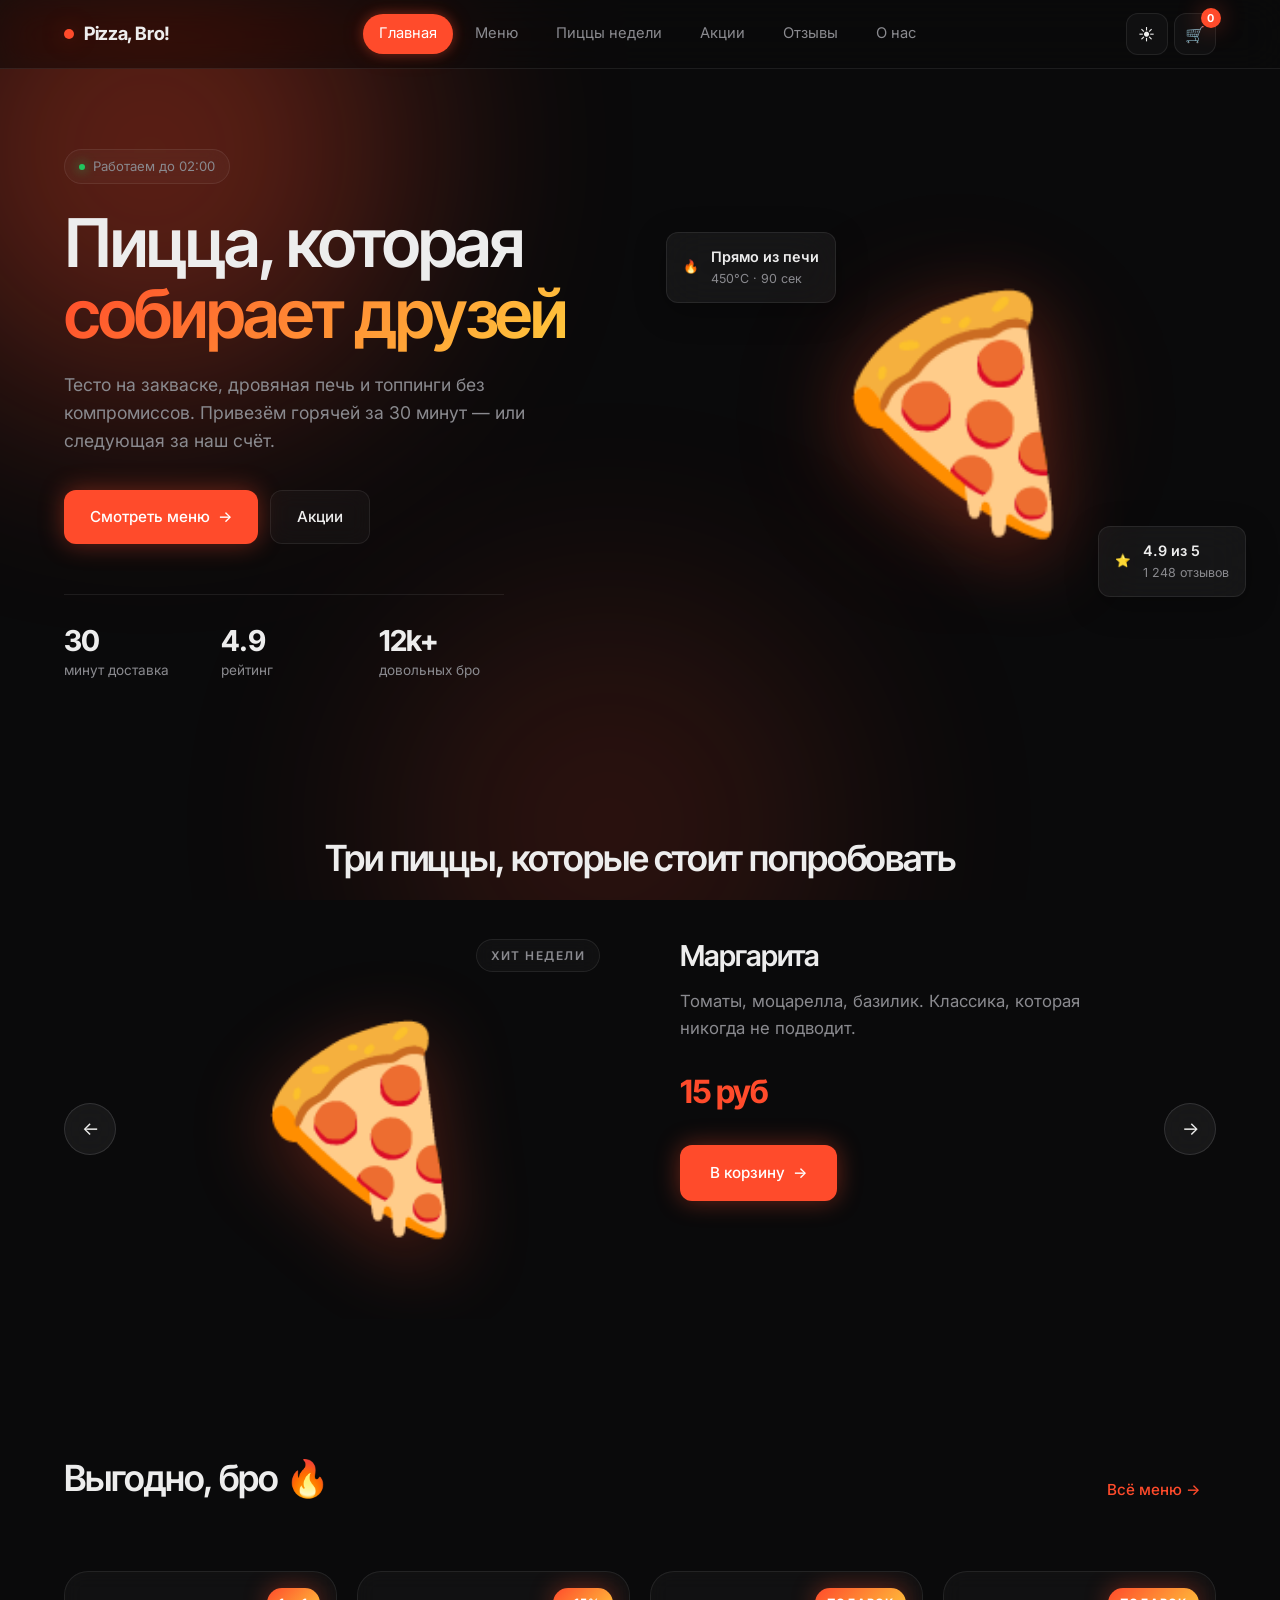
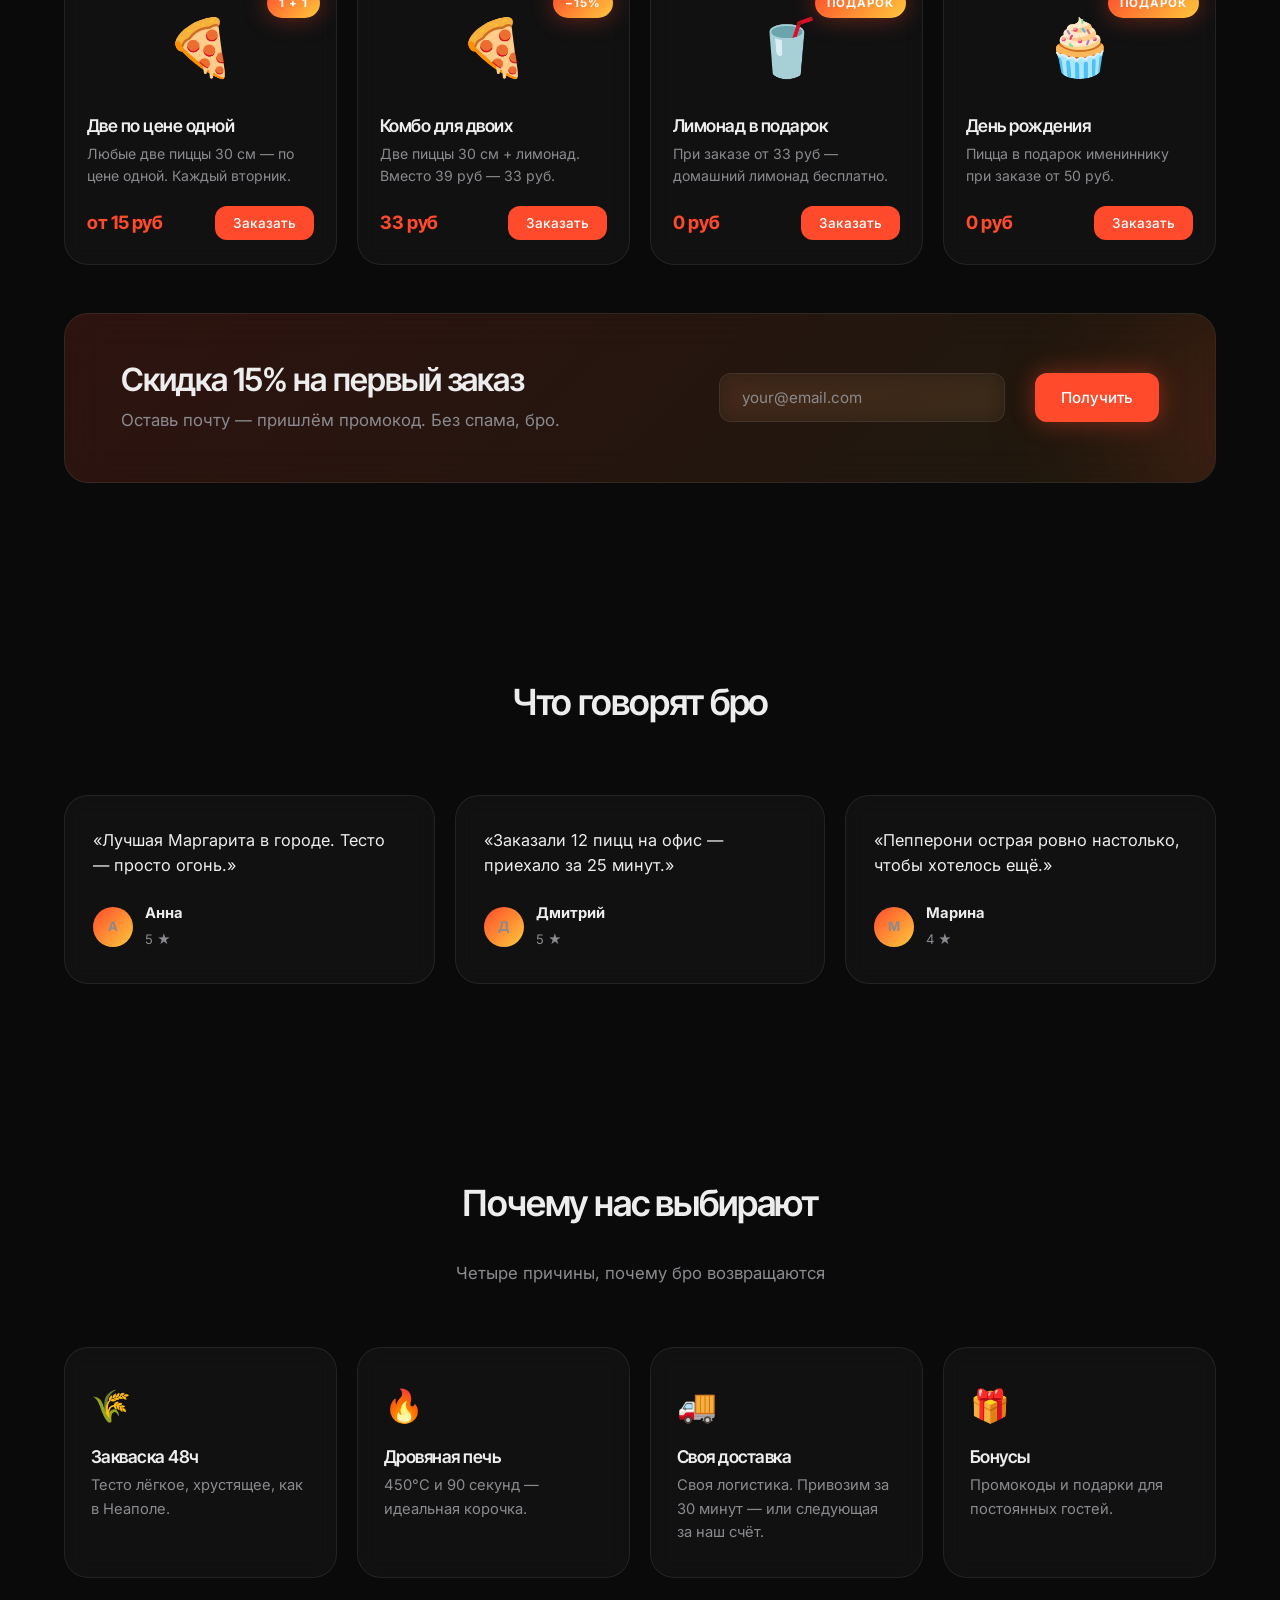
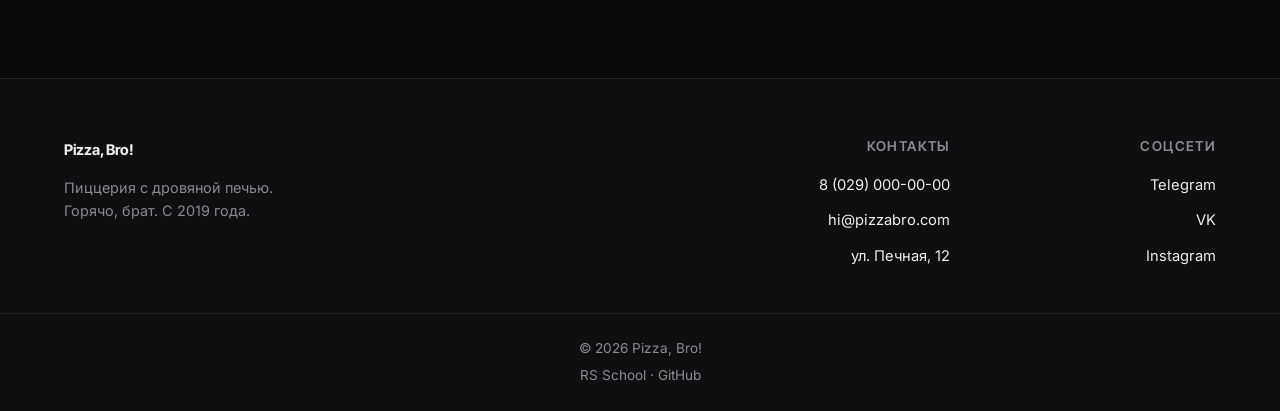
==== index.html @ 9850bf45 "refactor: replace emoji with SVG images on home page cards" ====
<!DOCTYPE html>
<html lang="ru" data-theme="dark">
<head>
    <meta charset="UTF-8">
    <meta name="viewport" content="width=device-width, initial-scale=1.0">
    <title>Pizza, Bro! — Горячо, брат</title>
    <meta name="description" content="Пиццерия Pizza, Bro!: пицца на дровах за 30 минут. Тесто на закваске, дружеская доставка.">
    <link rel="icon" type="image/svg+xml" href="favicon.svg">
    <link rel="preconnect" href="https://fonts.googleapis.com">
    <link rel="preconnect" href="https://fonts.gstatic.com" crossorigin>
    <link href="https://fonts.googleapis.com/css2?family=Inter:wght@400;500;600;700&family=Inter+Tight:wght@500;600;700&display=swap" rel="stylesheet">
    <link rel="stylesheet" href="css/style.css">
</head>
<body>

    <div class="bg-blobs">
        <div class="blob blob--1"></div>
        <div class="blob blob--2"></div>
    </div>

    <!-- ================= HEADER ================= -->
    <header class="header">
        <div class="container header__inner">
            <a href="index.html" class="logo" aria-label="Pizza, Bro! — на главную">
                <span class="logo__dot"></span>
                Pizza, Bro!
            </a>

            <nav class="nav" id="nav" aria-label="Основная навигация">
                <ul class="nav__list">
                    <li><a href="#hero" class="nav__link nav__link--active">Главная</a></li>
                    <li><a href="catalog.html" class="nav__link">Меню</a></li>
                    <li><a href="#showcase" class="nav__link">Пиццы недели</a></li>
                    <li><a href="#sale-pizzas" class="nav__link">Акции</a></li>
                    <li><a href="#reviews" class="nav__link">Отзывы</a></li>
                    <li><a href="#features" class="nav__link">О нас</a></li>
                </ul>
            </nav>

            <div class="header__actions">
                <button class="icon-btn" id="themeToggle" type="button" aria-label="Сменить тему">
                    <span class="theme-toggle__icon">☀️</span>
                </button>
                <button class="icon-btn cart-btn" id="cartBtn" type="button" aria-label="Корзина">
                    <span>🛒</span>
                    <span class="cart-btn__count" id="cartCount">0</span>
                </button>
                <button class="burger" id="burger" type="button" aria-label="Открыть меню" aria-expanded="false">
                    <span></span><span></span><span></span>
                </button>
            </div>
        </div>
    </header>

    <main>

        <!-- ================= HERO ================= -->
        <section class="hero" id="hero">
            <div class="container hero__inner">
                <div class="hero__content">
                    <div class="hero__badge">
                        <span class="hero__badge-dot"></span>
                        Работаем до 02:00
                    </div>

                    <h1 class="hero__title">
                        Пицца, которая<br>
                        <span class="hero__gradient">собирает друзей</span>
                    </h1>

                    <p class="hero__text">
                        Тесто на закваске, дровяная печь и топпинги без компромиссов.
                        Привезём горячей за 30 минут — или следующая за наш счёт.
                    </p>

                    <div class="hero__buttons">
                        <a href="catalog.html" class="btn btn--primary">
                            Смотреть меню
                            <span class="btn__arrow">→</span>
                        </a>
                        <a href="#sale-pizzas" class="btn btn--ghost">Акции</a>
                    </div>

                    <ul class="hero__stats">
                        <li>
                            <strong>30</strong>
                            <span>минут доставка</span>
                        </li>
                        <li>
                            <strong>4.9</strong>
                            <span>рейтинг</span>
                        </li>
                        <li>
                            <strong>12k+</strong>
                            <span>довольных бро</span>
                        </li>
                    </ul>
                </div>

                <div class="hero__image">
                    <div class="hero__glow"></div>
                    <div class="hero__pizza">
                        <img src="images/pizza-margherita.svg" alt="Пицца из дровяной печи">
                    </div>
                    <div class="hero__card hero__card--1">
                        <span class="hero__card-icon">🔥</span>
                        <div>
                            <strong>Прямо из печи</strong>
                            <span>450°C · 90 сек</span>
                        </div>
                    </div>
                    <div class="hero__card hero__card--2">
                        <span class="hero__card-icon">⭐</span>
                        <div>
                            <strong>4.9 из 5</strong>
                            <span>1 248 отзывов</span>
                        </div>
                    </div>
                </div>
            </div>
        </section>

        <!-- ================= CAROUSEL ================= -->
        <section class="carousel" id="showcase" aria-label="Пиццы недели">
            <div class="container">

                <div class="carousel__head">
                    <h2 class="section-title">Три пиццы, которые стоит попробовать</h2>
                </div>

                <div class="carousel__stage" id="carouselStage">

                    <div class="carousel__viewport">
                        <ul class="carousel__track" id="carouselTrack">

                            <li class="carousel__slide carousel__slide--active">
                                <div class="carousel__inner">

                                    <div class="carousel__visual">
                                        <span class="carousel__tag">Хит недели</span>
                                        <div class="carousel__pizza">
                                            <img src="images/pizza-margherita.svg" alt="Пицца Маргарита">
                                        </div>
                                    </div>

                                    <div class="carousel__content">
                                        <h3 class="carousel__title">Маргарита</h3>
                                        <p class="carousel__desc">
                                            Томаты, моцарелла, базилик. Классика, которая никогда не подводит.
                                        </p>
                                        <span class="carousel__price">15 руб</span>
                                        <a href="catalog.html" class="btn btn--primary carousel__btn">
                                            В корзину
                                            <span>→</span>
                                        </a>
                                    </div>

                                </div>
                            </li>

                            <li class="carousel__slide">
                                <div class="carousel__inner">

                                    <div class="carousel__visual">
                                        <span class="carousel__tag carousel__tag--hot">Острая</span>
                                        <div class="carousel__pizza">
                                            <img src="images/pizza-pepperoni.svg" alt="Пицца Пепперони">
                                        </div>
                                    </div>

                                    <div class="carousel__content">
                                        <h3 class="carousel__title">Пепперони</h3>
                                        <p class="carousel__desc">
                                            Острая салями, моцарелла, чили. Для тех, кто любит поострее.
                                        </p>
                                        <span class="carousel__price">20 руб</span>
                                        <a href="catalog.html" class="btn btn--primary carousel__btn">
                                            В корзину
                                            <span>→</span>
                                        </a>
                                    </div>

                                </div>
                            </li>

                            <li class="carousel__slide">
                                <div class="carousel__inner">

                                    <div class="carousel__visual">
                                        <span class="carousel__tag">Классика</span>
                                        <div class="carousel__pizza">
                                            <img src="images/pizza-four-cheese.svg" alt="Пицца Четыре сыра">
                                        </div>
                                    </div>

                                    <div class="carousel__content">
                                        <h3 class="carousel__title">Четыре сыра</h3>
                                        <p class="carousel__desc">
                                            Горгонзола, дорблю, чеддер, моцарелла. Сырный рай, бро.
                                        </p>
                                        <span class="carousel__price">23 руб</span>
                                        <a href="catalog.html" class="btn btn--primary carousel__btn">
                                            В корзину
                                            <span>→</span>
                                        </a>
                                    </div>

                                </div>
                            </li>

                        </ul>
                    </div>

                    <button class="carousel__arrow carousel__arrow--prev" type="button" id="carouselPrev" aria-label="Предыдущий слайд">
                        <span>←</span>
                    </button>
                    <button class="carousel__arrow carousel__arrow--next" type="button" id="carouselNext" aria-label="Следующий слайд">
                        <span>→</span>
                    </button>

                </div>

            </div>
        </section>

        <!-- ================= SALE ================= -->
        <section class="sale" id="sale-pizzas">
            <div class="container">
                <div class="section-head">
                    <div>
                        <h2 class="section-title">Выгодно, бро 🔥</h2>
                    </div>
                    <a href="catalog.html" class="link-more">
                        Всё меню <span>→</span>
                    </a>
                </div>

                <div class="sale__grid">

                    <article class="sale-card">
                        <div class="sale-card__badge">1 + 1</div>
                        <div class="sale-card__img">
                            <img src="images/pizza-margherita.svg" alt="Пицца Маргарита">
                        </div>
                        <div class="sale-card__body">
                            <h3>Две по цене одной</h3>
                            <p>Любые две пиццы 30 см — по цене одной. Каждый вторник.</p>
                            <div class="sale-card__bottom">
                                <span class="price">от 15 руб</span>
                                <button class="btn btn--small" type="button">Заказать</button>
                            </div>
                        </div>
                    </article>

                    <article class="sale-card">
                        <div class="sale-card__badge">−15%</div>
                        <div class="sale-card__img">
                            <img src="images/pizza-pepperoni.svg" alt="Пицца Пепперони">
                        </div>
                        <div class="sale-card__body">
                            <h3>Комбо для двоих</h3>
                            <p>Две пиццы 30 см + лимонад. Вместо 39 руб — 33 руб.</p>
                            <div class="sale-card__bottom">
                                <span class="price">33 руб</span>
                                <button class="btn btn--small" type="button">Заказать</button>
                            </div>
                        </div>
                    </article>

                    <article class="sale-card">
                        <div class="sale-card__badge">Подарок</div>
                        <div class="sale-card__img">
                            <img src="images/drink-lemonade.svg" alt="Домашний лимонад">
                        </div>
                        <div class="sale-card__body">
                            <h3>Лимонад в подарок</h3>
                            <p>При заказе от 33 руб — домашний лимонад бесплатно.</p>
                            <div class="sale-card__bottom">
                                <span class="price">0 руб</span>
                                <button class="btn btn--small" type="button">Заказать</button>
                            </div>
                        </div>
                    </article>

                    <article class="sale-card">
                        <div class="sale-card__badge">Подарок</div>
                        <div class="sale-card__img">
                            <img src="images/dessert-cheesecake.svg" alt="Чизкейк">
                        </div>
                        <div class="sale-card__body">
                            <h3>День рождения</h3>
                            <p>Пицца в подарок имениннику при заказе от 50 руб.</p>
                            <div class="sale-card__bottom">
                                <span class="price">0 руб</span>
                                <button class="btn btn--small" type="button">Заказать</button>
                            </div>
                        </div>
                    </article>

                </div>

                <div class="cta">
                    <div class="cta__inner">
                        <div class="cta__text">
                            <h3>Скидка 15% на первый заказ</h3>
                            <p>Оставь почту — пришлём промокод. Без спама, бро.</p>
                        </div>
                        <form class="cta__form" novalidate>
                            <input type="email" placeholder="your@email.com" aria-label="Email" required>
                            <button type="submit" class="btn btn--primary">Получить</button>
                        </form>
                    </div>
                </div>

            </div>
        </section>

        <!-- ================= REVIEWS ================= -->
        <section class="reviews" id="reviews">
            <div class="container">
                <div class="section-head section-head--center">
                    <h2 class="section-title">Что говорят бро</h2>
                </div>

                <div class="reviews__grid">
                    <blockquote class="review">
                        <p>«Лучшая Маргарита в городе. Тесто — просто огонь.»</p>
                        <footer>
                            <span class="review__avatar">А</span>
                            <div>
                                <strong>Анна</strong>
                                <span>5 ★</span>
                            </div>
                        </footer>
                    </blockquote>

                    <blockquote class="review">
                        <p>«Заказали 12 пицц на офис — приехало за 25 минут.»</p>
                        <footer>
                            <span class="review__avatar">Д</span>
                            <div>
                                <strong>Дмитрий</strong>
                                <span>5 ★</span>
                            </div>
                        </footer>
                    </blockquote>

                    <blockquote class="review">
                        <p>«Пепперони острая ровно настолько, чтобы хотелось ещё.»</p>
                        <footer>
                            <span class="review__avatar">М</span>
                            <div>
                                <strong>Марина</strong>
                                <span>4 ★</span>
                            </div>
                        </footer>
                    </blockquote>
                </div>
            </div>
        </section>

        <!-- ================= FEATURES ================= -->
        <section class="features" id="features">
            <div class="container">
                <div class="section-head section-head--center">
                    <h2 class="section-title">Почему нас выбирают</h2>
                    <p class="section-sub">Четыре причины, почему бро возвращаются</p>
                </div>

                <div class="features__grid">
                    <article class="feature">
                        <div class="feature__icon">🌾</div>
                        <h3>Закваска 48ч</h3>
                        <p>Тесто лёгкое, хрустящее, как в Неаполе.</p>
                    </article>
                    <article class="feature">
                        <div class="feature__icon">🔥</div>
                        <h3>Дровяная печь</h3>
                        <p>450°C и 90 секунд — идеальная корочка.</p>
                    </article>
                    <article class="feature">
                        <div class="feature__icon">🚚</div>
                        <h3>Своя доставка</h3>
                        <p>Своя логистика. Привозим за 30 минут — или следующая за наш счёт.</p>
                    </article>
                    <article class="feature">
                        <div class="feature__icon">🎁</div>
                        <h3>Бонусы</h3>
                        <p>Промокоды и подарки для постоянных гостей.</p>
                    </article>
                </div>
            </div>
        </section>

    </main>

    <!-- ================= FOOTER ================= -->
    <footer class="footer" id="contacts">
        <div class="container footer__inner">
            <div class="footer__col footer__col--brand">
                <a href="index.html" class="logo" aria-label="Pizza, Bro! — на главную">
                    <span class="logo__dot"></span>
                    Pizza, Bro!
                </a>
                <p>Пиццерия с дровяной печью.<br>Горячо, брат. С 2019 года.</p>
            </div>

            <div class="footer__col">
                <h4>Контакты</h4>
                <ul>
                    <li><a href="tel:+37500000000">8 (029) 000-00-00</a></li>
                    <li><a href="mailto:hi@pizzabro.com">hi@pizzabro.com</a></li>
                    <li>
                        <a href="https://yandex.by/maps/geo/53177019/?ll=27.727503%2C53.882847&z=11.21"
                           target="_blank" rel="noopener noreferrer">
                            ул. Печная, 12
                        </a>
                    </li>
                </ul>
            </div>

            <div class="footer__col">
                <h4>Соцсети</h4>
                <ul>
                    <li><a href="https://t.me/heras8" target="_blank" rel="noopener noreferrer">Telegram</a></li>
                    <li><a href="https://vk.ru" target="_blank" rel="noopener noreferrer">VK</a></li>
                    <li><a href="https://instagram.com/" target="_blank" rel="noopener noreferrer">Instagram</a></li>
                </ul>
            </div>
        </div>

        <div class="footer__bottom">
            <p>© 2026 Pizza, Bro!</p>
            <p>
                <a href="https://rs.school/" target="_blank" rel="noopener noreferrer">RS School</a>
                ·
                <a href="https://github.com/a-heras" target="_blank" rel="noopener noreferrer">GitHub</a>
            </p>
        </div>
    </footer>

    <script src="js/theme.js"></script>
</body>
</html>
---- css/style.css ----
/* ============================================================
   ROOT VARIABLES
   ============================================================ */

:root {
    --bg: #0a0a0b;
    --bg-alt: #0f0f11;
    --card: rgba(255, 255, 255, .03);
    --card-hover: rgba(255, 255, 255, .06);
    --text: #ededed;
    --text-muted: #8a8a8f;
    --accent: #ff4b2b;
    --accent-hover: #ff6647;
    --accent-2: #ffc93c;
    --border: rgba(255, 255, 255, .08);
    --border-hover: rgba(255, 255, 255, .16);
    --glow: 0 0 60px rgba(255, 75, 43, .35);
    --glow-sm: 0 0 24px rgba(255, 75, 43, .4);
    --glow-btn:
        0 0 12px rgba(255, 75, 43, .35),
        0 0 24px rgba(255, 75, 43, .15);
    --radius: 24px;
    --radius-sm: 12px;
    --radius-pill: 999px;
    --container: 1200px;
    --transition: .3s cubic-bezier(.16, 1, .3, 1);
    --font: 'Inter', system-ui, sans-serif;
    --font-display: 'Inter Tight', 'Inter', sans-serif;
}

[data-theme="light"] {
    --bg: #f6f2ea;
    --bg-alt: #fdfaf4;
    --card: rgba(0, 0, 0, .025);
    --card-hover: rgba(0, 0, 0, .05);
    --text: #1c1814;
    --text-muted: #6d6359;
    --accent: #d6351a;
    --accent-hover: #e63a1c;
    --accent-2: #d68a00;
    --border: rgba(0, 0, 0, .09);
    --border-hover: rgba(0, 0, 0, .17);
    --glow: 0 0 40px rgba(214, 53, 26, .18);
    --glow-sm: 0 0 20px rgba(214, 53, 26, .22);
    --glow-btn:
        0 0 10px rgba(214, 53, 26, .22),
        0 0 20px rgba(214, 53, 26, .1);
}

* {
    margin: 0;
    padding: 0;
    box-sizing: border-box;
}

html {
    scroll-behavior: smooth;
    scroll-padding-top: 80px;
}

body {
    font-family: var(--font);
    background: var(--bg);
    color: var(--text);
    line-height: 1.6;
    -webkit-font-smoothing: antialiased;
    overflow-x: hidden;
    transition: background var(--transition), color var(--transition);
}

a {
    color: inherit;
    text-decoration: none;
}

img {
    max-width: 100%;
    display: block;
}

button {
    font-family: inherit;
    cursor: pointer;
    border: none;
    background: none;
}

ul {
    list-style: none;
}

h1,
h2,
h3,
h4 {
    font-family: var(--font-display);
    font-weight: 600;
    letter-spacing: -.03em;
    line-height: 1.1;
}

.container {
    max-width: var(--container);
    margin: 0 auto;
    padding: 0 24px;
}

section {
    padding: 100px 0;
}

.bg-blobs {
    position: fixed;
    inset: 0;
    z-index: -1;
    overflow: hidden;
    pointer-events: none;
}

.blob {
    position: absolute;
    border-radius: 50%;
    filter: blur(120px);
    opacity: .35;
}

.blob--1 {
    width: 500px;
    height: 500px;
    background: var(--accent);
    top: -100px;
    left: -100px;
    animation: blobFloat 20s ease-in-out infinite;
}

.blob--2 {
    width: 450px;
    height: 450px;
    background: var(--accent);
    bottom: -150px;
    left: 30%;
    opacity: .15;
    animation: blobFloat 30s ease-in-out infinite;
}

@keyframes blobFloat {
    0%,
    100% {
        transform: translate(0, 0) scale(1);
    }
    33% {
        transform: translate(60px, -40px) scale(1.1);
    }
    66% {
        transform: translate(-40px, 60px) scale(.95);
    }
}

.section-head {
    display: flex;
    justify-content: space-between;
    align-items: flex-end;
    gap: 24px;
    flex-wrap: wrap;
    margin-bottom: 60px;
}

.section-head--center {
    flex-direction: column;
    align-items: center;
    text-align: center;
}

.section-title {
    font-size: clamp(1.5rem, 3vw, 2.25rem);
    margin-bottom: 12px;
}

.section-sub {
    color: var(--text-muted);
    font-size: 1.05rem;
    max-width: 520px;
}

.btn {
    display: inline-flex;
    align-items: center;
    justify-content: center;
    gap: 8px;
    padding: 14px 26px;
    border-radius: var(--radius-sm);
    font-weight: 500;
    font-size: .95rem;
    transition: var(--transition);
    white-space: nowrap;
}

.btn--primary {
    background: var(--accent);
    color: #fff;
    box-shadow: var(--glow-sm);
}

.btn--primary:hover {
    background: var(--accent-hover);
    color: #fff;
    transform: translateY(-2px);
    box-shadow: var(--glow-btn);
}

.btn__arrow {
    transition: transform var(--transition);
}

.btn--primary:hover .btn__arrow {
    transform: translateX(4px);
}

.btn--ghost {
    background: var(--card);
    color: var(--text);
    border: 1px solid var(--border);
    backdrop-filter: blur(10px);
}

.btn--ghost:hover {
    background: var(--accent);
    border-color: var(--accent);
    color: #fff;
    transform: translateY(-2px);
    box-shadow: var(--glow-btn);
}

.btn--small {
    padding: 9px 18px;
    font-size: .85rem;
    background: var(--accent);
    color: #fff;
    border-radius: var(--radius-sm);
}

.btn--small:hover {
    background: var(--accent-hover);
    color: #fff;
    box-shadow: var(--glow-btn);
}

/* ============================================================
   HEADER
   ============================================================ */

.header {
    position: sticky;
    top: 0;
    z-index: 100;
    background: rgba(10, 10, 11, .6);
    backdrop-filter: saturate(180%) blur(20px);
    -webkit-backdrop-filter: saturate(180%) blur(20px);
    border-bottom: 1px solid var(--border);
    transition: background var(--transition);
}

[data-theme="light"] .header {
    background: rgba(250, 250, 250, .7);
}

.header__inner {
    display: flex;
    align-items: center;
    justify-content: space-between;
    height: 68px;
    gap: 24px;
}

.logo {
    display: flex;
    align-items: center;
    gap: 10px;
    font-family: var(--font-display);
    font-weight: 700;
    font-size: 1.15rem;
    letter-spacing: -.02em;
}

.logo__dot {
    width: 10px;
    height: 10px;
    border-radius: 50%;
    background: var(--accent);
    box-shadow: var(--glow-sm);
    animation: pulse 2s ease-in-out infinite;
}

@keyframes pulse {
    0%,
    100% {
        opacity: 1;
        transform: scale(1);
    }
    50% {
        opacity: .7;
        transform: scale(1.2);
    }
}

.nav__list {
    display: flex;
    gap: 6px;
}

.nav__link {
    display: inline-block;
    font-size: .92rem;
    color: var(--text-muted);
    padding: 8px 16px;
    border-radius: var(--radius-pill);
    transition: var(--transition);
}

.nav__link:hover {
    color: #fff;
    background: var(--accent);
    box-shadow: var(--glow-btn);
}

.nav__link--active {
    color: #fff;
    background: var(--accent);
    box-shadow: var(--glow-btn);
    cursor: not-allowed;
}

.nav__link--active:hover {
    color: #fff;
    background: var(--accent);
    box-shadow: var(--glow-btn);
    cursor: not-allowed;
}

.header__actions {
    display: flex;
    align-items: center;
    gap: 6px;
}

.icon-btn {
    width: 42px;
    height: 42px;
    border-radius: var(--radius-sm);
    display: grid;
    place-items: center;
    font-size: 1rem;
    color: var(--text);
    background: var(--card);
    border: 1px solid var(--border);
    position: relative;
    transition: var(--transition);
}

.icon-btn:hover {
    background: var(--accent);
    border-color: var(--accent);
    color: #fff;
    transform: translateY(-1px);
    box-shadow: var(--glow-btn);
}

#themeToggle:hover {
    background: var(--card-hover);
    border-color: rgba(255, 75, 43, .4);
    color: var(--accent);
    box-shadow: var(--glow-btn);
}

.cart-btn__count {
    position: absolute;
    top: -6px;
    right: -6px;
    background: var(--accent);
    color: #fff;
    font-size: .68rem;
    font-weight: 700;
    min-width: 20px;
    height: 20px;
    padding: 0 5px;
    border-radius: 999px;
    display: grid;
    place-items: center;
    box-shadow: var(--glow-sm);
}

.burger {
    display: none;
    flex-direction: column;
    gap: 5px;
    width: 42px;
    height: 42px;
    background: transparent;
    border: none;
    align-items: center;
    justify-content: center;
    padding: 0;
    cursor: pointer;
    transition: var(--transition);
}

.burger span {
    display: block;
    width: 22px;
    height: 2px;
    background: var(--text);
    border-radius: 2px;
    transition: var(--transition);
}

.burger:hover {
    background: transparent;
    box-shadow: none;
    transform: none;
}

.burger:hover span {
    background: var(--accent);
}

@media (max-width: 865px) {
    .nav {
        position: fixed;
        top: 68px;
        left: 0;
        right: 0;
        display: none;
        background: transparent;
        backdrop-filter: none;
        -webkit-backdrop-filter: none;
        border-bottom: none;
        padding: 16px 20px 20px;
        z-index: 99;
    }

    .nav--open {
        display: block;
    }

    .nav__list {
        flex-direction: column;
        gap: 8px;
        align-items: stretch;
    }

    .nav__link {
        display: block;
        padding: 14px 20px;
        background: var(--card);
        border: 1px solid var(--border);
        backdrop-filter: blur(20px);
        -webkit-backdrop-filter: blur(20px);
        border-radius: var(--radius-sm);
        text-align: center;
    }

    .burger {
        display: flex;
    }
}

/* ============================================================
   HERO
   ============================================================ */

.hero {
    padding: 80px 0 80px;
}

.hero__inner {
    display: grid;
    grid-template-columns: 1.1fr 1fr;
    gap: 60px;
    align-items: center;
}

.hero__badge {
    display: inline-flex;
    align-items: center;
    gap: 8px;
    background: var(--card);
    border: 1px solid var(--border);
    padding: 6px 14px;
    border-radius: var(--radius-pill);
    font-size: .82rem;
    color: var(--text-muted);
    margin-bottom: 24px;
    backdrop-filter: blur(10px);
}

.hero__badge-dot {
    width: 6px;
    height: 6px;
    border-radius: 50%;
    background: #22c55e;
    box-shadow: 0 0 12px #22c55e;
    animation: pulse 2s ease-in-out infinite;
}

.hero__title {
    font-size: clamp(2.4rem, 5.5vw, 4.2rem);
    font-weight: 600;
    margin-bottom: 22px;
    line-height: 1.05;
}

.hero__gradient {
    background: linear-gradient(135deg, var(--accent) 0%, var(--accent-2) 100%);
    -webkit-background-clip: text;
    background-clip: text;
    -webkit-text-fill-color: transparent;
}

.hero__text {
    color: var(--text-muted);
    font-size: 1.1rem;
    margin-bottom: 34px;
    max-width: 500px;
}

.hero__buttons {
    display: flex;
    gap: 12px;
    flex-wrap: wrap;
    margin-bottom: 50px;
}

.hero__stats {
    display: grid;
    grid-template-columns: repeat(3, 1fr);
    gap: 32px;
    padding-top: 32px;
    border-top: 1px solid var(--border);
    max-width: 440px;
}

.hero__stats li {
    display: flex;
    flex-direction: column;
    align-items: flex-start;
}

.hero__stats strong {
    font-family: var(--font-display);
    font-size: 1.8rem;
    font-weight: 700;
    letter-spacing: -.03em;
    line-height: 1;
    margin-bottom: 6px;
}

.hero__stats span {
    color: var(--text-muted);
    font-size: .85rem;
    line-height: 1.3;
}

.hero__image {
    position: relative;
    display: grid;
    place-items: center;
    min-height: 480px;
    padding: 40px 20px;
    max-width: 640px;
    margin-left: auto;
    margin-right: auto;
    width: 100%;
}

.hero__glow {
    position: absolute;
    width: 320px;
    height: 320px;
    border-radius: 50%;
    background: radial-gradient(
        circle,
        rgba(255, 75, 43, .5) 0%,
        rgba(255, 75, 43, .15) 40%,
        transparent 70%
    );
    opacity: .5;
    filter: blur(60px);
    pointer-events: none;
    animation: pulse 4s ease-in-out infinite;
    z-index: 0;
}

.hero__pizza {
    width: 320px;
    height: 320px;
    position: relative;
    z-index: 1;
    filter: drop-shadow(0 20px 40px rgba(255, 75, 43, .3));
    animation: float 5s ease-in-out infinite;
}

.hero__pizza img {
    width: 100%;
    height: 100%;
    object-fit: contain;
    display: block;
}

@keyframes float {
    0%,
    100% {
        transform: translateY(0) rotate(-3deg);
    }
    50% {
        transform: translateY(-16px) rotate(3deg);
    }
}

.hero__card {
    position: absolute;
    display: flex;
    align-items: center;
    gap: 12px;
    background: rgba(255, 255, 255, .05);
    border: 1px solid var(--border);
    padding: 12px 16px;
    border-radius: var(--radius-sm);
    backdrop-filter: blur(20px);
    -webkit-backdrop-filter: blur(20px);
    font-size: .85rem;
    box-shadow: 0 8px 32px rgba(0, 0, 0, .3);
    animation: float 4s ease-in-out infinite;
    z-index: 2;
}

[data-theme="light"] .hero__card {
    background: rgba(255, 255, 255, .8);
    box-shadow: 0 8px 32px rgba(0, 0, 0, .08);
}

.hero__card-icon {
    font-size: 1.4rem;
}

.hero__card strong {
    display: block;
    font-size: .9rem;
    font-weight: 600;
}

.hero__card span {
    color: var(--text-muted);
    font-size: .78rem;
}

.hero__card--1 {
    top: 12%;
    left: -30px;
    animation-delay: .5s;
}

.hero__card--2 {
    bottom: 12%;
    right: -30px;
    animation-delay: 1.5s;
}

@media (max-width: 1024px) {
    .hero {
        padding: 60px 0 80px;
    }

    .hero__inner {
        grid-template-columns: 1fr;
        text-align: center;
    }

    .hero__text {
        margin-left: auto;
        margin-right: auto;
    }

    .hero__buttons {
        justify-content: center;
    }

    .hero__stats {
        max-width: 480px;
        margin-left: auto;
        margin-right: auto;
    }

    .hero__image {
        min-height: 420px;
        max-width: 560px;
        padding: 30px 16px;
    }

    .hero__pizza {
        width: 260px;
        height: 260px;
    }

    .hero__glow {
        width: 260px;
        height: 260px;
    }

    .hero__card--1 {
        top: 8%;
        left: -20px;
    }

    .hero__card--2 {
        bottom: 8%;
        right: -20px;
    }
}

@media (max-width: 768px) {
    .hero {
        padding: 40px 0 60px;
    }

    .hero__image {
        min-height: 360px;
        max-width: 480px;
    }

    .hero__pizza {
        width: 220px;
        height: 220px;
    }

    .hero__glow {
        width: 220px;
        height: 220px;
    }

    .hero__card {
        padding: 10px 14px;
        font-size: .8rem;
    }

    .hero__card--1 {
        top: 6%;
        left: -10px;
    }

    .hero__card--2 {
        bottom: 6%;
        right: -10px;
    }
}

@media (max-width: 480px) {
    .hero {
        padding: 32px 0 48px;
    }

    .hero__title {
        font-size: 2rem;
    }

    .hero__image {
        min-height: 320px;
        max-width: 100%;
        padding: 24px 8px;
    }

    .hero__pizza {
        width: 180px;
        height: 180px;
    }

    .hero__glow {
        width: 180px;
        height: 180px;
    }

    .hero__card {
        padding: 8px 12px;
        font-size: .75rem;
    }

    .hero__card-icon {
        font-size: 1.2rem;
    }

    .hero__card--1 {
        top: 4%;
        left: 0;
    }

    .hero__card--2 {
        bottom: 4%;
        right: 0;
    }

    .hero__stats {
        gap: 20px;
        max-width: 100%;
    }

    .hero__stats strong {
        font-size: 1.5rem;
    }

    .hero__stats span {
        font-size: .75rem;
    }
}

/* ============================================================
   CAROUSEL
   ============================================================ */

.carousel {
    padding: 80px 0 40px;
    overflow: hidden;
}

.carousel__head {
    display: flex;
    flex-direction: column;
    align-items: center;
    text-align: center;
    margin-bottom: 60px;
}

.carousel__head .section-title {
    margin-bottom: 0;
}

.carousel__stage {
    position: relative;
    overflow: hidden;
    isolation: isolate;
}

.carousel__viewport {
    overflow: hidden;
}

.carousel__track {
    display: flex;
    transition: transform .8s cubic-bezier(.16, 1, .3, 1);
}

.carousel__slide {
    flex: 0 0 100%;
}

.carousel__inner {
    display: grid;
    grid-template-columns: 1fr 1fr;
    gap: 80px;
    align-items: stretch;
    min-height: 380px;
    padding: 0 60px;
}

.carousel__visual {
    position: relative;
    display: flex;
    align-items: center;
    justify-content: center;
    min-height: 100%;
}

.carousel__pizza {
    position: relative;
    width: 280px;
    height: 280px;
    filter: drop-shadow(0 20px 40px rgba(255, 75, 43, .3));
    animation: float 6s ease-in-out infinite;
}

.carousel__pizza img {
    width: 100%;
    height: 100%;
    object-fit: contain;
    display: block;
}

.carousel__tag {
    position: absolute;
    top: 0;
    right: 0;
    z-index: 3;
    display: inline-block;
    font-size: .75rem;
    font-weight: 600;
    text-transform: uppercase;
    letter-spacing: .12em;
    color: var(--text-muted);
    background: var(--card);
    border: 1px solid var(--border);
    padding: 6px 14px;
    border-radius: var(--radius-pill);
    backdrop-filter: blur(10px);
    transition: var(--transition);
}

.carousel__tag:hover {
    background: var(--accent);
    border-color: var(--accent);
    color: #fff;
    box-shadow: var(--glow-btn);
}

.carousel__tag--hot {
    color: var(--accent);
    border-color: rgba(255, 75, 43, .3);
    background: rgba(255, 75, 43, .08);
}

.carousel__content {
    display: flex;
    flex-direction: column;
    justify-content: flex-start;
    gap: 16px;
    max-width: 460px;
}

.carousel__title {
    font-size: clamp(1.4rem, 2.5vw, 1.8rem);
    font-weight: 600;
    letter-spacing: -.03em;
    line-height: 1.15;
}

.carousel__desc {
    color: var(--text-muted);
    font-size: 1.05rem;
    line-height: 1.6;
    max-width: 460px;
}

.carousel__price {
    font-family: var(--font-display);
    font-weight: 700;
    font-size: 2rem;
    color: var(--accent);
    letter-spacing: -.03em;
    margin-top: 8px;
}

.carousel__btn {
    align-self: flex-start;
    margin-top: 12px;
    padding: 16px 30px;
}

.carousel__arrow {
    position: absolute;
    top: 50%;
    transform: translateY(-50%);
    width: 52px;
    height: 52px;
    border-radius: 50%;
    background: rgba(255, 255, 255, .06);
    border: 1px solid rgba(255, 255, 255, .12);
    color: var(--text);
    font-size: 1.15rem;
    line-height: 1;
    display: flex;
    align-items: center;
    justify-content: center;
    padding: 0;
    transition: var(--transition);
    z-index: 2;
    backdrop-filter: blur(20px);
    -webkit-backdrop-filter: blur(20px);
}

.carousel__arrow span {
    display: block;
    line-height: 1;
    transform: translateY(-1px);
}

.carousel__arrow:hover {
    background: var(--accent);
    border-color: var(--accent);
    color: #fff;
    transform: translateY(-50%);
}

.carousel__arrow--prev {
    left: 0;
}

.carousel__arrow--next {
    right: 0;
}

[data-theme="light"] .carousel__arrow {
    background: rgba(0, 0, 0, .03);
    border-color: rgba(0, 0, 0, .08);
}

[data-theme="light"] .carousel__arrow:hover {
    background: var(--accent);
    border-color: var(--accent);
    color: #fff;
}

@media (max-width: 1200px) and (min-width: 1025px) {
    .carousel__inner {
        padding: 0 50px;
        gap: 50px;
        min-height: 360px;
    }

    .carousel__pizza {
        width: 240px;
        height: 240px;
    }
}

@media (max-width: 1024px) {
    .carousel {
        padding: 80px 0 60px;
    }

    .carousel__head {
        margin-bottom: 40px;
    }

    .carousel__inner {
        padding: 0 60px;
        gap: 40px;
        min-height: 340px;
    }

    .carousel__pizza {
        width: 220px;
        height: 220px;
    }
}

@media (max-width: 768px) {
    .carousel {
        padding: 60px 0 40px;
    }

    .carousel__head {
        margin-bottom: 24px;
    }

    .carousel__stage {
        padding-bottom: 60px;
    }

    .carousel__inner {
        grid-template-columns: 1fr 1fr;
        gap: 20px;
        align-items: stretch;
        min-height: 180px;
        padding: 0;
    }

    .carousel__pizza {
        width: 140px;
        height: 140px;
        filter: drop-shadow(0 10px 20px rgba(255, 75, 43, .25));
    }

    .carousel__tag {
        padding: 4px 10px;
        font-size: .65rem;
        letter-spacing: .08em;
    }

    .carousel__content {
        justify-content: flex-start;
        gap: 6px;
        text-align: left;
    }

    .carousel__title {
        font-size: 1.4rem;
        line-height: 1.15;
    }

    .carousel__desc {
        font-size: .9rem;
        line-height: 1.5;
    }

    .carousel__price {
        font-size: 1.4rem;
        margin-top: 4px;
    }

    .carousel__btn {
        align-self: flex-start;
        padding: 10px 18px;
        font-size: .85rem;
        margin-top: 4px;
    }

    .carousel__arrow {
        top: auto;
        bottom: 0;
        transform: none;
        width: 42px;
        height: 42px;
        font-size: .95rem;
    }

    .carousel__arrow--prev {
        left: 50%;
        right: auto;
        margin-left: -50px;
    }

    .carousel__arrow--next {
        right: 50%;
        left: auto;
        margin-right: -50px;
    }

    .carousel__arrow:hover {
        transform: translateY(-2px);
    }
}

@media (max-width: 480px) {
    .carousel {
        padding: 48px 0 32px;
    }

    .carousel__head {
        margin-bottom: 20px;
    }

    .carousel__stage {
        padding-bottom: 56px;
    }

    .carousel__inner {
        grid-template-columns: 1fr 1fr;
        gap: 14px;
        min-height: 140px;
    }

    .carousel__pizza {
        width: 120px;
        height: 120px;
        filter: drop-shadow(0 8px 16px rgba(255, 75, 43, .2));
    }

    .carousel__tag {
        padding: 3px 8px;
        font-size: .6rem;
        letter-spacing: .06em;
    }

    .carousel__title {
        font-size: 1.15rem;
    }

    .carousel__desc {
        font-size: .8rem;
    }

    .carousel__price {
        font-size: 1.1rem;
    }

    .carousel__btn {
        padding: 8px 16px;
        font-size: .8rem;
    }

    .carousel__arrow {
        width: 38px;
        height: 38px;
        font-size: .9rem;
    }

    .carousel__arrow--prev {
        margin-left: -44px;
    }

    .carousel__arrow--next {
        margin-right: -44px;
    }
}

/* ============================================================
   SALE
   ============================================================ */

.sale {
    padding: 100px 0;
}

.sale__grid {
    display: grid;
    grid-template-columns: repeat(4, 1fr);
    gap: 20px;
}

.sale-card {
    position: relative;
    background: var(--card);
    border: 1px solid var(--border);
    border-radius: var(--radius);
    overflow: hidden;
    transition: var(--transition);
    backdrop-filter: blur(10px);
    display: flex;
    flex-direction: column;
}

.sale-card:hover {
    border-color: var(--border-hover);
    transform: translateY(-6px);
    box-shadow: 0 20px 40px rgba(0, 0, 0, .3);
}

[data-theme="light"] .sale-card:hover {
    box-shadow: 0 20px 40px rgba(0, 0, 0, .08);
}

.sale-card__badge {
    position: absolute;
    top: 16px;
    right: 16px;
    background: linear-gradient(135deg, var(--accent), var(--accent-2));
    color: #fff;
    font-size: .72rem;
    font-weight: 700;
    text-transform: uppercase;
    letter-spacing: .08em;
    padding: 6px 12px;
    border-radius: var(--radius-pill);
    box-shadow: var(--glow-sm);
    z-index: 2;
}

.sale-card__img {
    display: flex;
    align-items: center;
    justify-content: center;
    padding: 36px 0 8px;
    transition: var(--transition);
}

.sale-card__img img {
    width: 80px;
    height: 80px;
    object-fit: contain;
    display: block;
}

.sale-card:hover .sale-card__img {
    transform: scale(1.08) rotate(6deg);
}

.sale-card__body {
    padding: 20px 22px 24px;
    display: flex;
    flex-direction: column;
    flex: 1;
}

.sale-card h3 {
    font-size: 1.1rem;
    margin-bottom: 8px;
}

.sale-card p {
    color: var(--text-muted);
    font-size: .88rem;
    margin-bottom: 18px;
    flex: 1;
}

.sale-card__bottom {
    display: flex;
    justify-content: space-between;
    align-items: center;
    gap: 10px;
    margin-top: auto;
}

.price {
    font-family: var(--font-display);
    font-weight: 700;
    font-size: 1.15rem;
    letter-spacing: -.02em;
    color: var(--accent);
}

.link-more {
    color: var(--accent);
    font-weight: 500;
    font-size: .95rem;
    padding: 8px 16px;
    border-radius: var(--radius-pill);
    transition: var(--transition);
}

.link-more:hover {
    background: var(--accent);
    color: #fff;
    box-shadow: var(--glow-btn);
}

/* ============================================================
   CTA
   ============================================================ */

.cta {
    margin-top: 48px;
}

.cta__inner {
    position: relative;
    display: flex;
    justify-content: space-between;
    align-items: center;
    gap: 40px;
    flex-wrap: wrap;
    background: linear-gradient(135deg, rgba(255, 75, 43, .15), rgba(255, 201, 60, .08));
    border: 1px solid var(--border);
    padding: 48px 56px;
    border-radius: var(--radius);
    backdrop-filter: blur(20px);
    -webkit-backdrop-filter: blur(20px);
    overflow: hidden;
}

.cta__inner::before {
    content: '';
    position: absolute;
    top: -50%;
    right: -20%;
    width: 400px;
    height: 400px;
    background: radial-gradient(circle, var(--accent), transparent 70%);
    opacity: .2;
    filter: blur(60px);
    pointer-events: none;
}

.cta__text {
    position: relative;
    z-index: 1;
    max-width: 480px;
}

.cta__text h3 {
    font-size: clamp(1.4rem, 3vw, 2rem);
    font-weight: 600;
    letter-spacing: -.03em;
    margin-bottom: 10px;
}

.cta__text p {
    color: var(--text-muted);
    font-size: 1.05rem;
}

.cta__form {
    display: flex;
    gap: 30px;
    flex-wrap: wrap;
    position: relative;
    z-index: 1;
}

.cta__form input {
    padding: 14px 22px;
    border-radius: var(--radius-sm);
    border: 1px solid var(--border);
    background: var(--card);
    color: var(--text);
    font-size: .95rem;
    min-width: 260px;
    outline: none;
    font-family: inherit;
    backdrop-filter: blur(10px);
    transition: var(--transition);
}

.cta__form input:focus {
    border-color: var(--accent);
    box-shadow: 0 0 0 3px rgba(255, 75, 43, .15);
}

.cta__form input::placeholder {
    color: var(--text-muted);
}

@media (max-width: 1024px) {
    .sale__grid {
        grid-template-columns: repeat(2, 1fr);
    }
}

@media (max-width: 768px) {
    .cta__inner {
        padding: 32px 24px;
        text-align: center;
        justify-content: center;
    }

    .cta__form {
        justify-content: center;
        width: 100%;
        gap: 16px;
    }

    .cta__form input {
        min-width: 100%;
    }
}

@media (max-width: 480px) {
    .sale__grid {
        grid-template-columns: 1fr;
    }

    .cta__inner {
        padding: 28px 20px;
    }
}

/* ============================================================
   REVIEWS
   ============================================================ */

.reviews__grid {
    display: grid;
    grid-template-columns: repeat(3, 1fr);
    gap: 20px;
}

.review {
    background: var(--card);
    border: 1px solid var(--border);
    border-radius: var(--radius);
    padding: 32px 28px;
    backdrop-filter: blur(10px);
    transition: var(--transition);
}

.review:hover {
    background: var(--card-hover);
    border-color: var(--border-hover);
    transform: translateY(-4px);
}

.review p {
    font-size: 1.02rem;
    margin-bottom: 24px;
    line-height: 1.55;
}

.review footer {
    display: flex;
    align-items: center;
    gap: 12px;
}

.review__avatar {
    width: 40px;
    height: 40px;
    border-radius: 50%;
    background: linear-gradient(135deg, var(--accent), var(--accent-2));
    color: #fff;
    display: grid;
    place-items: center;
    font-weight: 700;
    font-size: .95rem;
}

.review footer strong {
    display: block;
    font-size: .92rem;
}

.review footer span {
    color: var(--text-muted);
    font-size: .82rem;
}

/* ============================================================
   FEATURES
   ============================================================ */

.features__grid {
    display: grid;
    grid-template-columns: repeat(4, 1fr);
    gap: 20px;
}

.feature {
    background: var(--card);
    border: 1px solid var(--border);
    padding: 32px 26px;
    border-radius: var(--radius);
    backdrop-filter: blur(10px);
    transition: var(--transition);
    position: relative;
    overflow: hidden;
}

.feature::before {
    content: '';
    position: absolute;
    top: 0;
    left: 0;
    right: 0;
    height: 1px;
    background: linear-gradient(90deg, transparent, var(--accent), transparent);
    opacity: 0;
    transition: var(--transition);
}

.feature:hover {
    background: var(--card-hover);
    border-color: var(--border-hover);
    transform: translateY(-6px);
}

.feature:hover::before {
    opacity: 1;
}

.feature__icon {
    font-size: 2rem;
    margin-bottom: 16px;
    display: inline-block;
    transition: var(--transition);
}

.feature:hover .feature__icon {
    transform: scale(1.15) rotate(-5deg);
}

.feature h3 {
    font-size: 1.1rem;
    margin-bottom: 8px;
}

.feature p {
    color: var(--text-muted);
    font-size: .92rem;
}

@media (max-width: 1024px) {
    .reviews__grid {
        grid-template-columns: 1fr 1fr;
    }

    .features__grid {
        grid-template-columns: repeat(2, 1fr);
    }
}

@media (max-width: 768px) {
    .reviews__grid {
        grid-template-columns: 1fr;
    }

    .section-head {
        margin-bottom: 40px;
    }
}

@media (max-width: 480px) {
    .features__grid {
        grid-template-columns: 1fr;
    }
}

/* ============================================================
   FOOTER
   ============================================================ */

.footer {
    background: var(--bg-alt);
    border-top: 1px solid var(--border);
    padding-top: 60px;
}

.footer__inner {
    display: grid;
    grid-template-columns: 3fr 1fr 1fr;
    gap: 60px;
    padding-bottom: 44px;
    align-items: start;
    justify-items: end;
}

.footer__col {
    display: flex;
    flex-direction: column;
    align-items: flex-end;
    text-align: right;
}

.footer__col--brand {
    justify-self: start;
    align-items: flex-start;
    text-align: left;
}

.footer__col--brand p {
    color: var(--text-muted);
    margin-top: 14px;
    font-size: .9rem;
    max-width: 320px;
    line-height: 1.6;
}

.footer__col h4 {
    font-size: .85rem;
    font-weight: 600;
    text-transform: uppercase;
    letter-spacing: .1em;
    color: var(--text-muted);
    margin-bottom: 18px;
}

.footer__col ul {
    display: flex;
    flex-direction: column;
    gap: 10px;
    width: 100%;
}

.footer__col li {
    margin: 0;
}

.footer__col a {
    color: var(--text);
    font-size: .92rem;
    transition: var(--transition);
    display: inline-block;
}

.footer__col a:hover {
    color: var(--accent);
    text-shadow: 0 0 12px rgba(255, 75, 43, .4);
}

.footer__bottom {
    border-top: 1px solid var(--border);
    padding: 24px 0;
    text-align: center;
    color: var(--text-muted);
    font-size: .85rem;
}

.footer__bottom p + p {
    margin-top: 6px;
}

.footer__bottom a {
    color: var(--text-muted);
    transition: var(--transition);
}

.footer__bottom a:hover {
    color: var(--accent);
    text-shadow: 0 0 12px rgba(255, 75, 43, .4);
}

@media (max-width: 1024px) {
    .footer__inner {
        grid-template-columns: 1fr 1fr;
        gap: 40px 32px;
        justify-items: center;
    }

    .footer__col--brand {
        grid-column: 1 / -1;
        align-items: center;
        text-align: center;
        justify-self: center;
    }

    .footer__col--brand p {
        margin-left: auto;
        margin-right: auto;
    }

    .footer__col {
        align-items: center;
        text-align: center;
    }

    .footer__col ul {
        align-items: center;
    }
}

@media (max-width: 768px) {
    .footer__inner {
        grid-template-columns: 1fr 1fr;
        gap: 32px 24px;
    }
}

@media (max-width: 480px) {
    .footer__inner {
        grid-template-columns: 1fr;
        gap: 28px;
        justify-items: center;
    }

    .footer__col {
        width: 100%;
        max-width: 320px;
        align-items: center;
        text-align: center;
    }

    .footer__col--brand p {
        margin-left: auto;
        margin-right: auto;
    }

    .footer__col ul {
        align-items: center;
    }
}
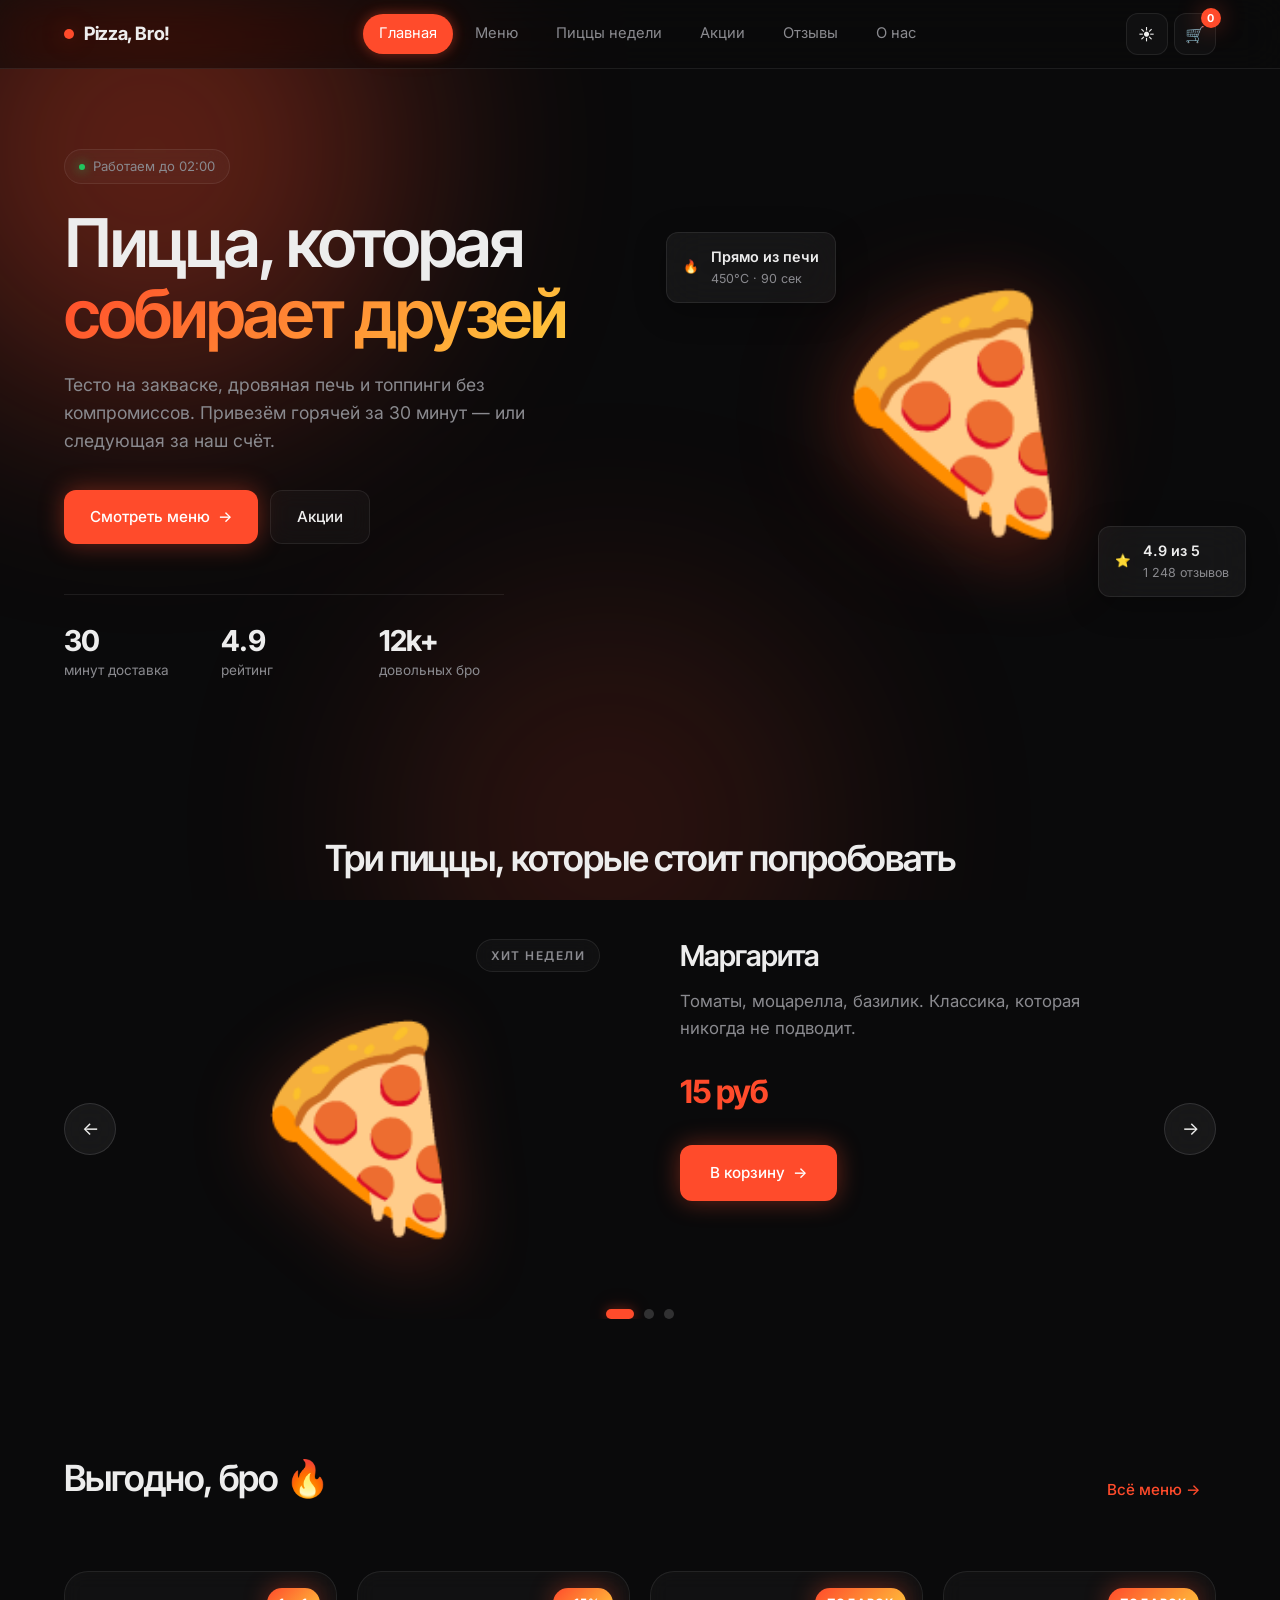
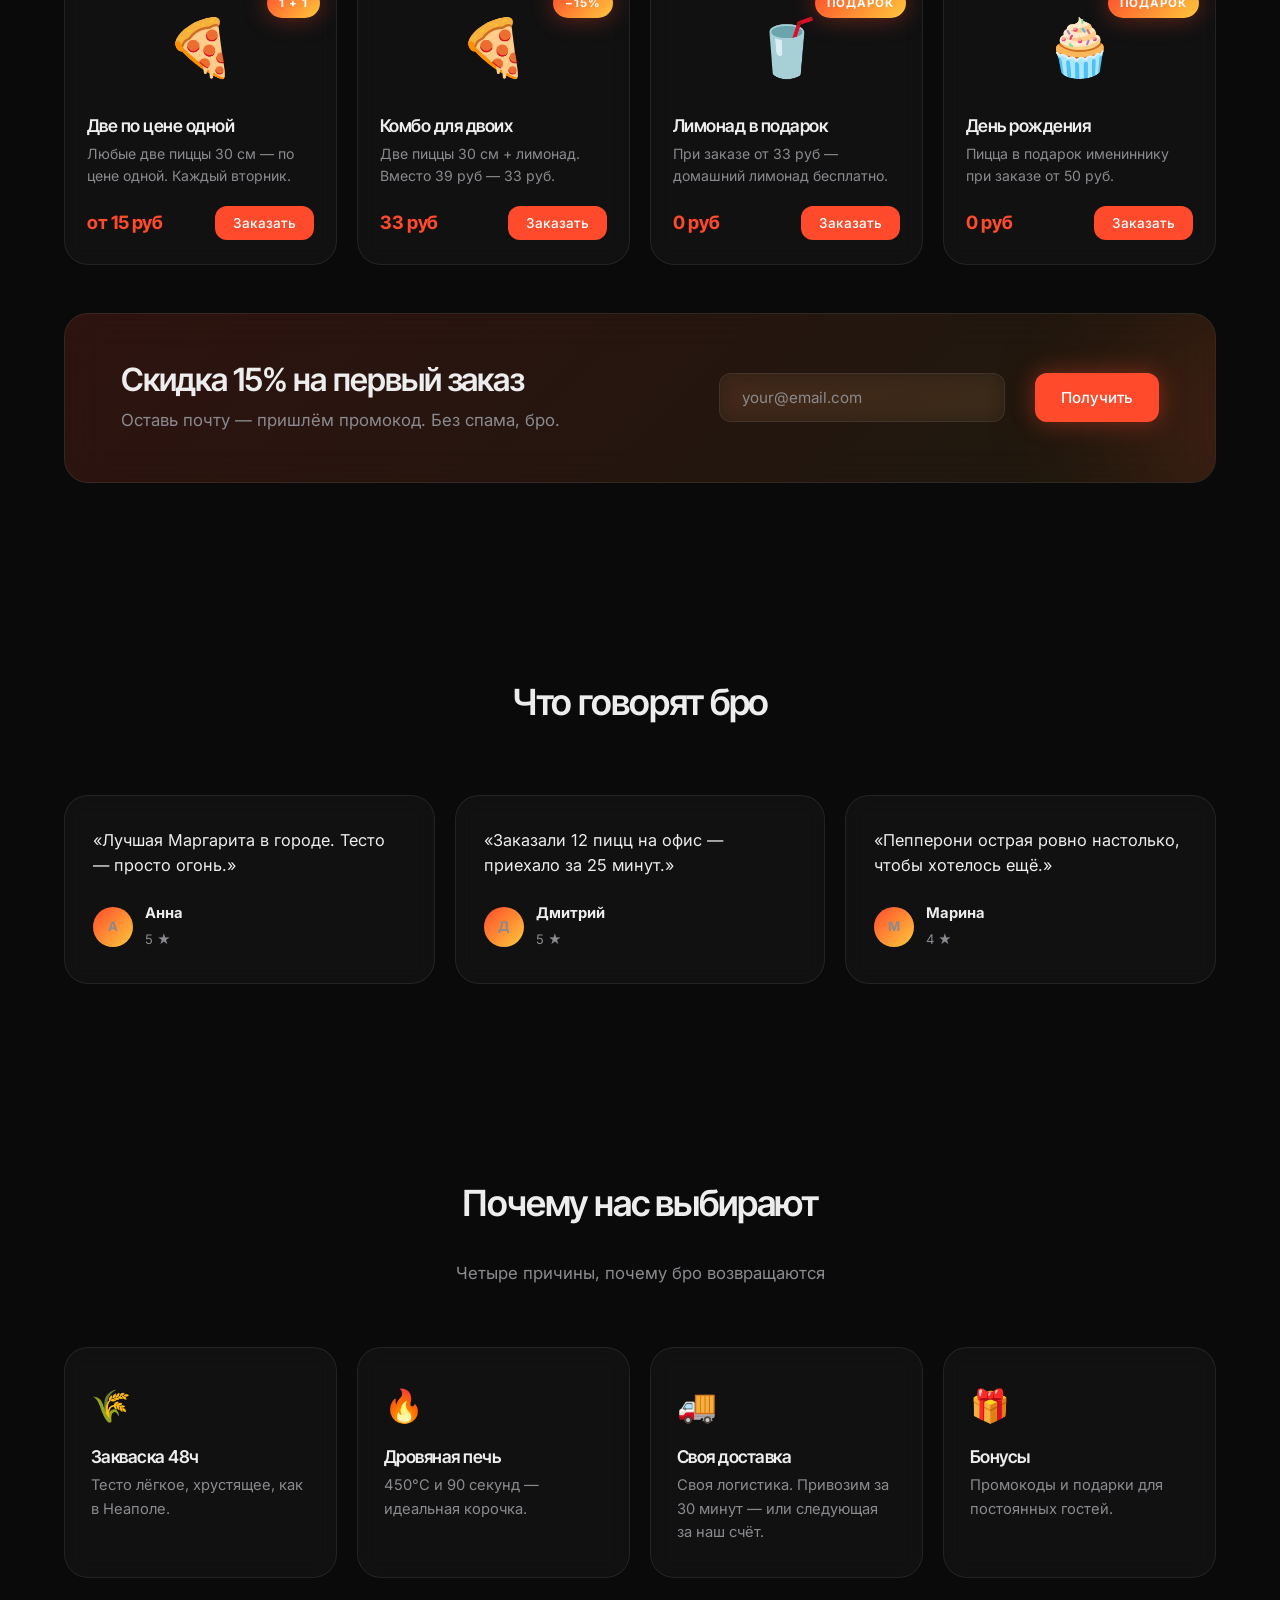
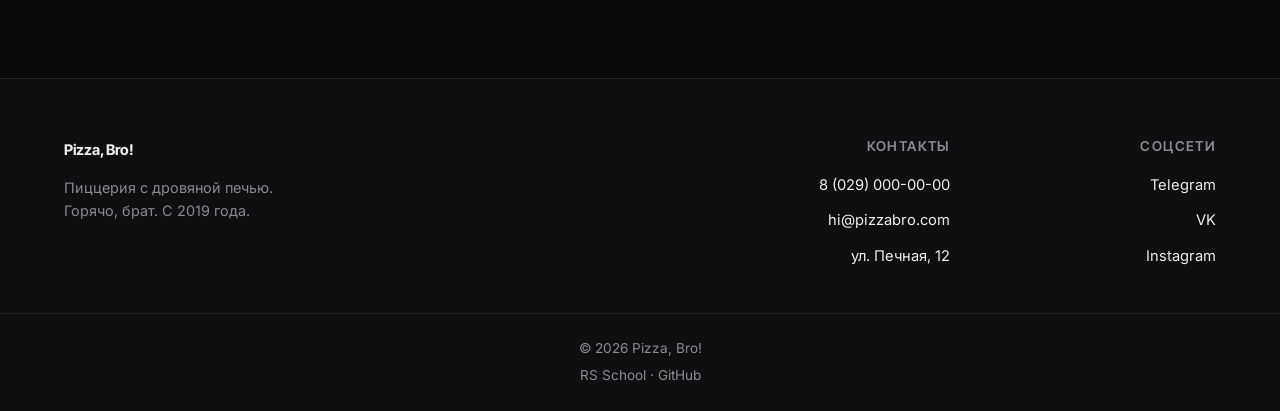
==== commit 7ad1e17a: "feat: add carousel navigation logic with dots" ====
--- a/index.html
+++ b/index.html
@@ -211,6 +211,12 @@
                         </ul>
                     </div>
 
+                    <div class="carousel__dots" role="tablist" aria-label="Слайды">
+                        <button class="carousel__dot carousel__dot--active" type="button" role="tab" aria-selected="true" aria-label="Слайд 1"></button>
+                        <button class="carousel__dot" type="button" role="tab" aria-selected="false" aria-label="Слайд 2"></button>
+                        <button class="carousel__dot" type="button" role="tab" aria-selected="false" aria-label="Слайд 3"></button>
+                    </div>
+
                     <button class="carousel__arrow carousel__arrow--prev" type="button" id="carouselPrev" aria-label="Предыдущий слайд">
                         <span>←</span>
                     </button>
@@ -440,5 +446,7 @@
     </footer>
 
     <script src="js/theme.js"></script>
+    <script src="js/burger.js"></script>
+    <script src="js/carousel.js"></script>
 </body>
 </html>
--- a/css/style.css
+++ b/css/style.css
@@ -402,6 +402,8 @@
     padding: 0;
     cursor: pointer;
     transition: var(--transition);
+    position: relative;
+    z-index: 101;
 }
 
 .burger span {
@@ -411,6 +413,7 @@
     background: var(--text);
     border-radius: 2px;
     transition: var(--transition);
+    transform-origin: center;
 }
 
 .burger:hover {
@@ -423,29 +426,54 @@
     background: var(--accent);
 }
 
+.burger--active span:nth-child(1) {
+    transform: translateY(7px) rotate(45deg);
+}
+
+.burger--active span:nth-child(2) {
+    opacity: 0;
+    transform: scaleX(0);
+}
+
+.burger--active span:nth-child(3) {
+    transform: translateY(-7px) rotate(-45deg);
+}
+
+.burger--active:hover span {
+    background: var(--accent);
+}
+
 @media (max-width: 865px) {
-    .nav {
+     .nav {
         position: fixed;
         top: 68px;
         left: 0;
         right: 0;
-        display: none;
-        background: transparent;
-        backdrop-filter: none;
-        -webkit-backdrop-filter: none;
-        border-bottom: none;
-        padding: 16px 20px 20px;
+        bottom: 0;
+        display: flex;
+        flex-direction: column;
+        background: var(--bg);
+        padding: 24px 20px;
         z-index: 99;
+        opacity: 0;
+        visibility: hidden;
+        transform: translateY(-10px);
+        overflow-y: auto;
+        height: calc(100vh - 68px);
     }
 
     .nav--open {
-        display: block;
+        opacity: 1;
+        visibility: visible;
+        transform: translateY(0);
+        transition: opacity .3s ease, transform .3s ease, visibility .3s ease;
     }
 
     .nav__list {
         flex-direction: column;
         gap: 8px;
         align-items: stretch;
+        width: 100%;
     }
 
     .nav__link {
@@ -453,10 +481,14 @@
         padding: 14px 20px;
         background: var(--card);
         border: 1px solid var(--border);
-        backdrop-filter: blur(20px);
-        -webkit-backdrop-filter: blur(20px);
         border-radius: var(--radius-sm);
         text-align: center;
+        font-size: 1rem;
+    }
+
+    .nav__link--active {
+        background: var(--accent);
+        border-color: var(--accent);
     }
 
     .burger {
@@ -1050,7 +1082,7 @@
     }
 
     .carousel__stage {
-        padding-bottom: 60px;
+        padding-bottom: 80px;
     }
 
     .carousel__inner {
@@ -1732,4 +1764,61 @@
     .footer__col ul {
         align-items: center;
     }
+}
+
+/* ============================================================
+   CAROUSEL DOTS
+   ============================================================ */
+
+.carousel__dots {
+    position: absolute;
+    left: 50%;
+    bottom: 0;
+    transform: translateX(-50%);
+    display: flex;
+    gap: 10px;
+    z-index: 3;
+}
+
+.carousel__dot {
+    width: 10px;
+    height: 10px;
+    border-radius: 50%;
+    background: var(--border-hover);
+    border: none;
+    padding: 0;
+    cursor: pointer;
+    transition: var(--transition);
+}
+
+.carousel__dot:hover {
+    background: var(--accent);
+}
+
+.carousel__dot--active {
+    background: var(--accent);
+    box-shadow: var(--glow-btn);
+    width: 28px;
+    border-radius: var(--radius-pill);
+}
+
+@media (max-width: 768px) {
+    .carousel__dots {
+        bottom: 56px;
+    }
+}
+
+@media (max-width: 480px) {
+    .carousel__dot {
+        width: 8px;
+        height: 8px;
+    }
+
+    .carousel__dot--active {
+        width: 22px;
+    }
+}
+
+body.no-scroll {
+    overflow: hidden;
 }
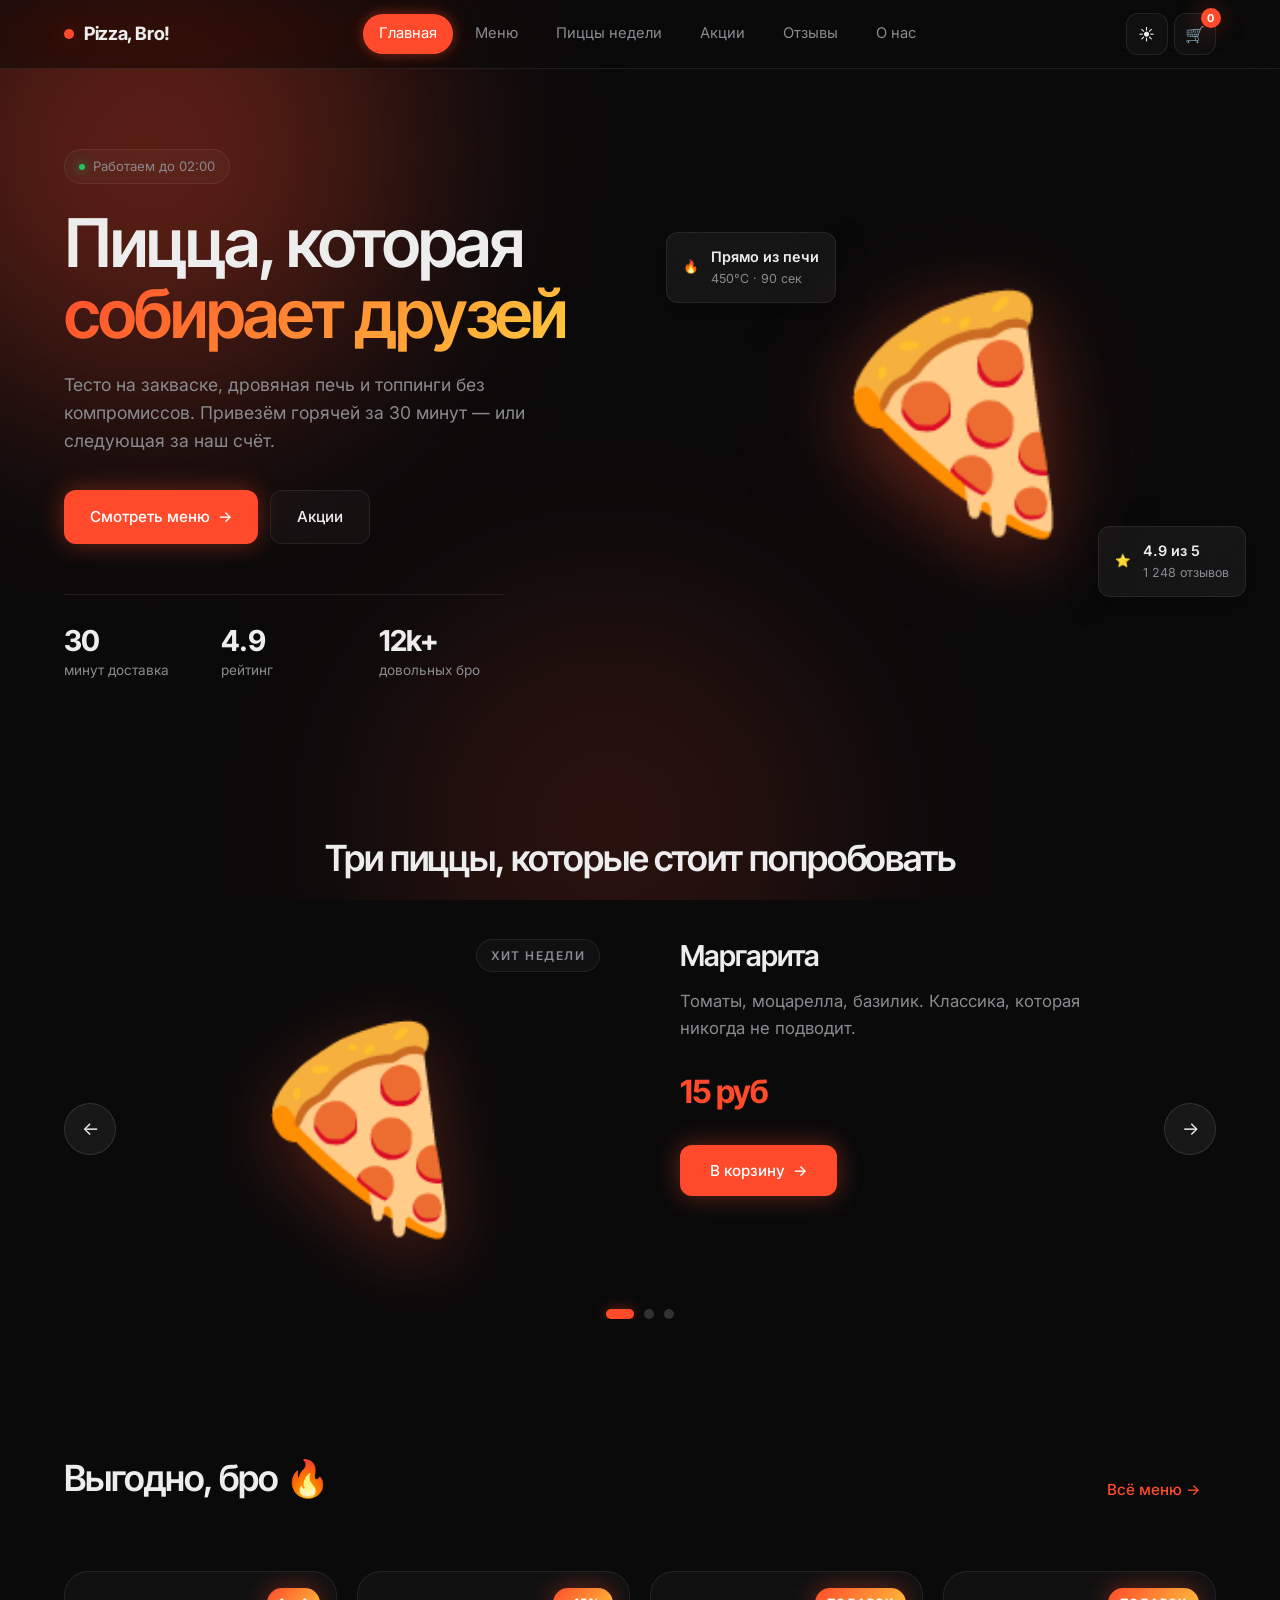
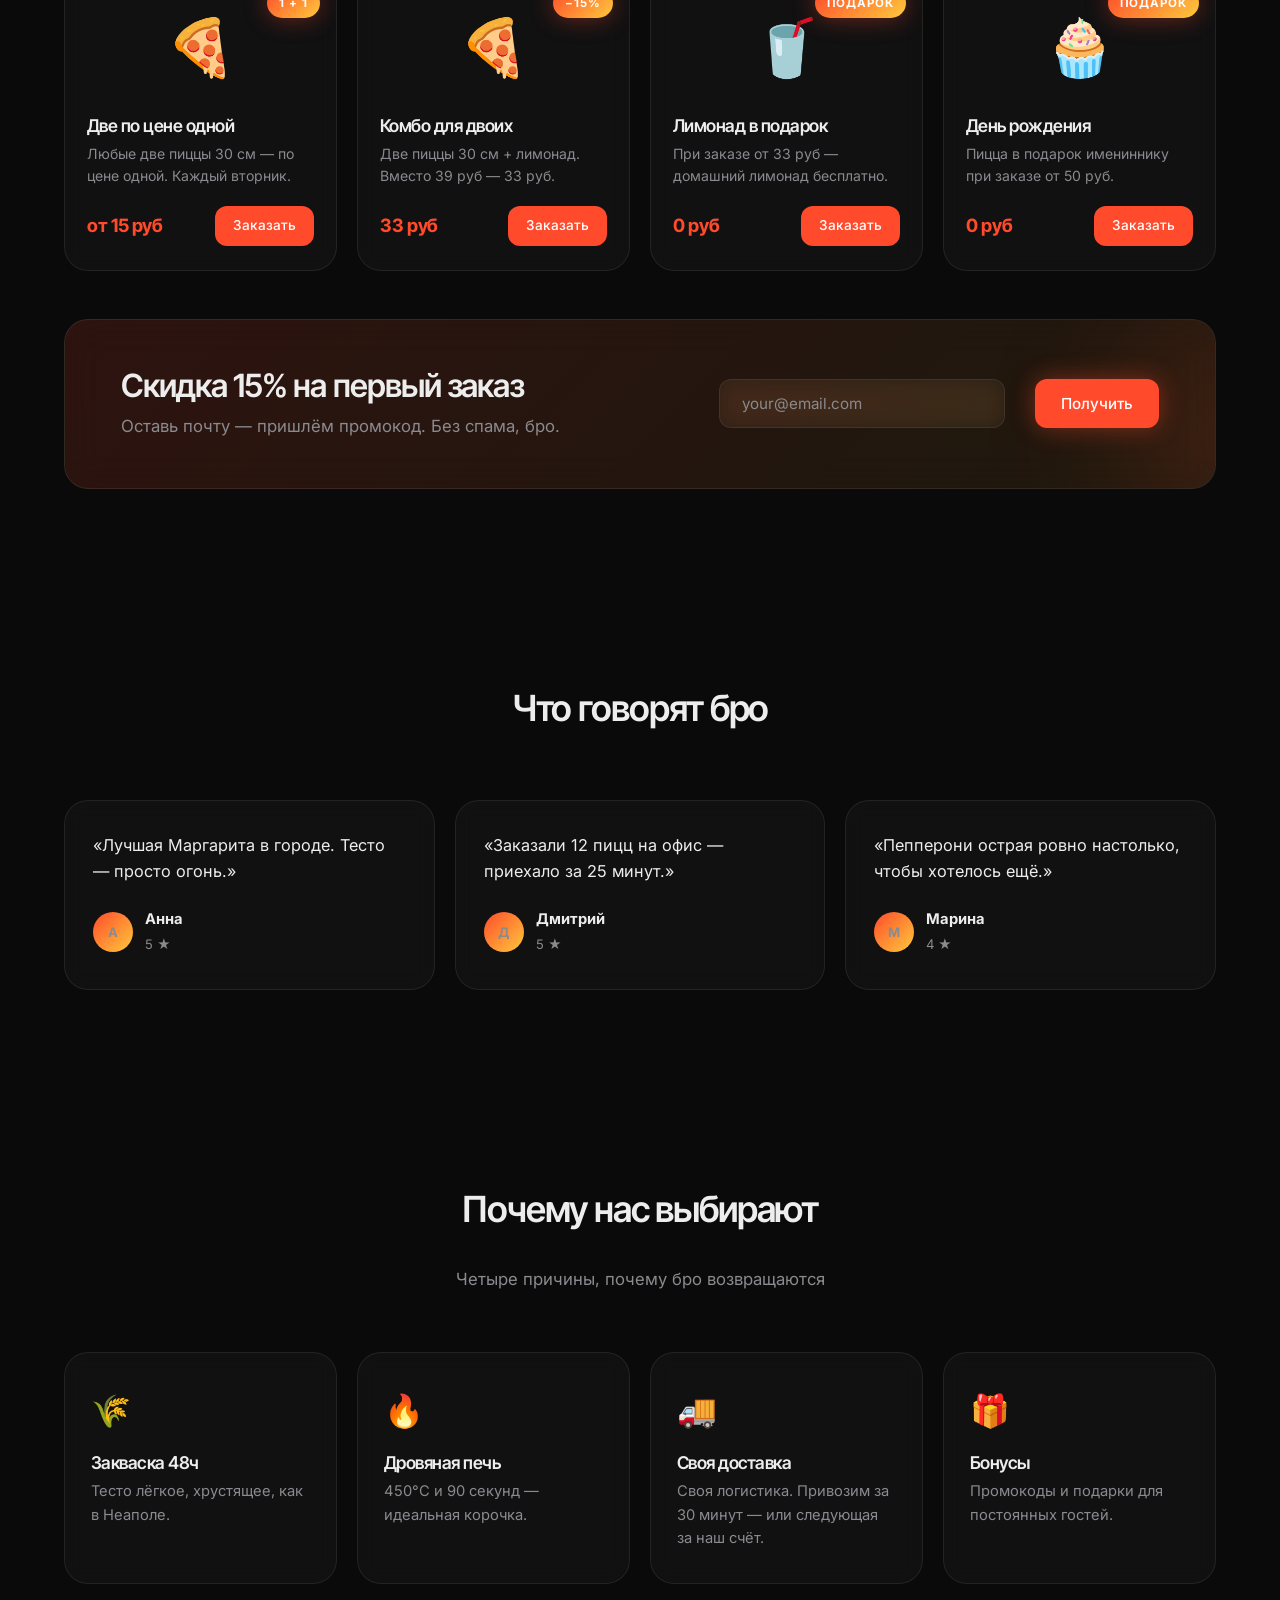
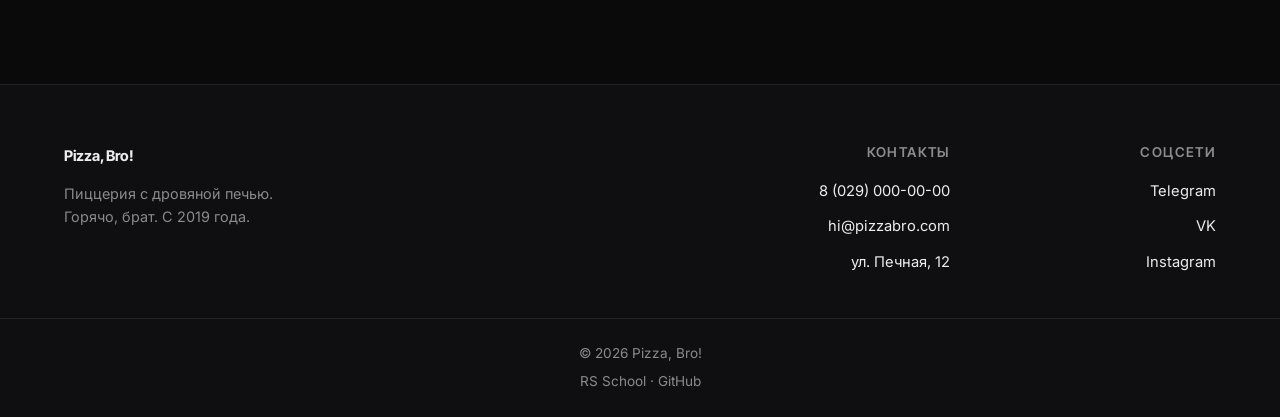
==== commit d50fd81d: "feat: add cart" ====
--- a/index.html
+++ b/index.html
@@ -4,7 +4,7 @@
     <meta charset="UTF-8">
     <meta name="viewport" content="width=device-width, initial-scale=1.0">
     <title>Pizza, Bro! — Горячо, брат</title>
-    <meta name="description" content="Пиццерия Pizza, Bro!: пицца на дровах за 30 минут. Тесто на закваске, дружеская доставка.">
+    <meta name="description" content="Пиццерия Pizza, Bro!: пицца на дровах за 30 минут. Тесто на закваске, быстрая доставка.">
     <link rel="icon" type="image/svg+xml" href="favicon.svg">
     <link rel="preconnect" href="https://fonts.googleapis.com">
     <link rel="preconnect" href="https://fonts.gstatic.com" crossorigin>
@@ -41,10 +41,29 @@
                 <button class="icon-btn" id="themeToggle" type="button" aria-label="Сменить тему">
                     <span class="theme-toggle__icon">☀️</span>
                 </button>
-                <button class="icon-btn cart-btn" id="cartBtn" type="button" aria-label="Корзина">
-                    <span>🛒</span>
-                    <span class="cart-btn__count" id="cartCount">0</span>
-                </button>
+
+                <div class="cart-wrapper">
+                    <button class="icon-btn cart-btn" id="cartBtn" type="button" aria-label="Корзина">
+                        <span>🛒</span>
+                        <span class="cart-btn__count" id="cartCount">0</span>
+                    </button>
+
+                    <div class="cart-dropdown" id="cartDropdown" hidden>
+                        <div class="cart-dropdown__header">
+                            <h3 class="cart-dropdown__title">Корзина</h3>
+                            <button class="cart-dropdown__clear" id="cartClear" type="button">Очистить</button>
+                        </div>
+                        <div class="cart-dropdown__body" id="cartBody"></div>
+                        <div class="cart-dropdown__footer">
+                            <div class="cart-dropdown__total">
+                                <span>Итого:</span>
+                                <strong id="cartTotal">0 руб</strong>
+                            </div>
+                            <button class="btn btn--primary cart-dropdown__checkout" type="button">Оформить</button>
+                        </div>
+                    </div>
+                </div>
+
                 <button class="burger" id="burger" type="button" aria-label="Открыть меню" aria-expanded="false">
                     <span></span><span></span><span></span>
                 </button>
@@ -100,7 +119,7 @@
                 <div class="hero__image">
                     <div class="hero__glow"></div>
                     <div class="hero__pizza">
-                        <img src="images/pizza-margherita.svg" alt="Пицца из дровяной печи">
+                        <img src="images/pizza.svg" alt="Пицца из дровяной печи">
                     </div>
                     <div class="hero__card hero__card--1">
                         <span class="hero__card-icon">🔥</span>
@@ -139,7 +158,7 @@
                                     <div class="carousel__visual">
                                         <span class="carousel__tag">Хит недели</span>
                                         <div class="carousel__pizza">
-                                            <img src="images/pizza-margherita.svg" alt="Пицца Маргарита">
+                                            <img src="images/pizza.svg" alt="Пицца Маргарита">
                                         </div>
                                     </div>
 
@@ -149,10 +168,10 @@
                                             Томаты, моцарелла, базилик. Классика, которая никогда не подводит.
                                         </p>
                                         <span class="carousel__price">15 руб</span>
-                                        <a href="catalog.html" class="btn btn--primary carousel__btn">
+                                        <button class="btn btn--primary carousel__btn" type="button" data-add-simple="pizza-margherita">
                                             В корзину
                                             <span>→</span>
-                                        </a>
+                                        </button>
                                     </div>
 
                                 </div>
@@ -164,7 +183,7 @@
                                     <div class="carousel__visual">
                                         <span class="carousel__tag carousel__tag--hot">Острая</span>
                                         <div class="carousel__pizza">
-                                            <img src="images/pizza-pepperoni.svg" alt="Пицца Пепперони">
+                                            <img src="images/pizza.svg" alt="Пицца Пепперони">
                                         </div>
                                     </div>
 
@@ -174,10 +193,10 @@
                                             Острая салями, моцарелла, чили. Для тех, кто любит поострее.
                                         </p>
                                         <span class="carousel__price">20 руб</span>
-                                        <a href="catalog.html" class="btn btn--primary carousel__btn">
+                                        <button class="btn btn--primary carousel__btn" type="button" data-add-simple="pizza-pepperoni">
                                             В корзину
                                             <span>→</span>
-                                        </a>
+                                        </button>
                                     </div>
 
                                 </div>
@@ -189,7 +208,7 @@
                                     <div class="carousel__visual">
                                         <span class="carousel__tag">Классика</span>
                                         <div class="carousel__pizza">
-                                            <img src="images/pizza-four-cheese.svg" alt="Пицца Четыре сыра">
+                                            <img src="images/pizza.svg" alt="Пицца Четыре сыра">
                                         </div>
                                     </div>
 
@@ -199,10 +218,10 @@
                                             Горгонзола, дорблю, чеддер, моцарелла. Сырный рай, бро.
                                         </p>
                                         <span class="carousel__price">23 руб</span>
-                                        <a href="catalog.html" class="btn btn--primary carousel__btn">
+                                        <button class="btn btn--primary carousel__btn" type="button" data-add-simple="pizza-four-cheese">
                                             В корзину
                                             <span>→</span>
-                                        </a>
+                                        </button>
                                     </div>
 
                                 </div>
@@ -246,14 +265,14 @@
                     <article class="sale-card">
                         <div class="sale-card__badge">1 + 1</div>
                         <div class="sale-card__img">
-                            <img src="images/pizza-margherita.svg" alt="Пицца Маргарита">
+                            <img src="images/pizza.svg" alt="Пицца Маргарита">
                         </div>
                         <div class="sale-card__body">
                             <h3>Две по цене одной</h3>
                             <p>Любые две пиццы 30 см — по цене одной. Каждый вторник.</p>
                             <div class="sale-card__bottom">
                                 <span class="price">от 15 руб</span>
-                                <button class="btn btn--small" type="button">Заказать</button>
+                                <a href="catalog.html" class="btn btn--small">Заказать</a>
                             </div>
                         </div>
                     </article>
@@ -261,14 +280,14 @@
                     <article class="sale-card">
                         <div class="sale-card__badge">−15%</div>
                         <div class="sale-card__img">
-                            <img src="images/pizza-pepperoni.svg" alt="Пицца Пепперони">
+                            <img src="images/pizza.svg" alt="Пицца Пепперони">
                         </div>
                         <div class="sale-card__body">
                             <h3>Комбо для двоих</h3>
                             <p>Две пиццы 30 см + лимонад. Вместо 39 руб — 33 руб.</p>
                             <div class="sale-card__bottom">
                                 <span class="price">33 руб</span>
-                                <button class="btn btn--small" type="button">Заказать</button>
+                                <a href="catalog.html" class="btn btn--small">Заказать</a>
                             </div>
                         </div>
                     </article>
@@ -283,7 +302,7 @@
                             <p>При заказе от 33 руб — домашний лимонад бесплатно.</p>
                             <div class="sale-card__bottom">
                                 <span class="price">0 руб</span>
-                                <button class="btn btn--small" type="button">Заказать</button>
+                                <a href="catalog.html" class="btn btn--small">Заказать</a>
                             </div>
                         </div>
                     </article>
@@ -298,7 +317,7 @@
                             <p>Пицца в подарок имениннику при заказе от 50 руб.</p>
                             <div class="sale-card__bottom">
                                 <span class="price">0 руб</span>
-                                <button class="btn btn--small" type="button">Заказать</button>
+                                <a href="catalog.html" class="btn btn--small">Заказать</a>
                             </div>
                         </div>
                     </article>
@@ -445,8 +464,10 @@
         </div>
     </footer>
 
+    <script src="js/products.js"></script>
     <script src="js/theme.js"></script>
     <script src="js/burger.js"></script>
     <script src="js/carousel.js"></script>
+    <script src="js/cart.js"></script>
 </body>
 </html>
--- a/css/style.css
+++ b/css/style.css
@@ -1819,6 +1819,336 @@
     }
 }
 
+/* ============================================================
+   CART DROPDOWN
+   ============================================================ */
+
+.cart-wrapper {
+    position: relative;
+}
+
+.cart-dropdown {
+    position: absolute;
+    top: calc(100% + 12px);
+    right: 0;
+    width: 340px;
+    max-width: calc(100vw - 32px);
+    background: var(--bg);
+    border: 1px solid var(--border);
+    border-radius: var(--radius-sm);
+    box-shadow: 0 20px 60px rgba(0, 0, 0, .5);
+    z-index: 150;
+    display: flex;
+    flex-direction: column;
+    max-height: 480px;
+    animation: cartIn .2s cubic-bezier(.16, 1, .3, 1);
+}
+
+[data-theme="light"] .cart-dropdown {
+    box-shadow: 0 20px 60px rgba(0, 0, 0, .12);
+}
+
+.cart-dropdown[hidden] {
+    display: none;
+}
+
+@keyframes cartIn {
+    from {
+        opacity: 0;
+        transform: translateY(-8px);
+    }
+    to {
+        opacity: 1;
+        transform: translateY(0);
+    }
+}
+
+.cart-dropdown__header {
+    display: flex;
+    justify-content: space-between;
+    align-items: center;
+    padding: 16px 18px;
+    border-bottom: 1px solid var(--border);
+}
+
+.cart-dropdown__title {
+    font-family: var(--font-display);
+    font-size: 1rem;
+    font-weight: 600;
+    letter-spacing: -.02em;
+}
+
+.cart-dropdown__clear {
+    font-size: .78rem;
+    color: var(--text-muted);
+    background: none;
+    border: none;
+    cursor: pointer;
+    transition: var(--transition);
+    padding: 4px 8px;
+    border-radius: var(--radius-sm);
+}
+
+.cart-dropdown__clear:hover {
+    color: var(--accent);
+    background: var(--card-hover);
+}
+
+.cart-dropdown__body {
+     flex: 1;
+    min-height: 0;
+    max-height: 320px;
+    overflow-y: auto;
+    padding: 8px;
+    scrollbar-width: thin;
+    scrollbar-color: var(--border) transparent;
+    overscroll-behavior: contain;
+}
+
+.cart-dropdown__body::-webkit-scrollbar {
+    width: 6px;
+}
+
+.cart-dropdown__body::-webkit-scrollbar-thumb {
+    background: var(--border);
+    border-radius: 3px;
+}
+
+.cart-dropdown__empty {
+    padding: 32px 16px;
+    text-align: center;
+    color: var(--text-muted);
+    font-size: .9rem;
+}
+
+.cart-item {
+    display: grid;
+    grid-template-columns: 48px 1fr auto;
+    gap: 12px;
+    align-items: center;
+    padding: 10px 12px;
+    border-radius: var(--radius-sm);
+    transition: var(--transition);
+}
+
+.cart-item:hover {
+    background: var(--card-hover);
+}
+
+.cart-item__img {
+    width: 48px;
+    height: 48px;
+    border-radius: var(--radius-sm);
+    background: linear-gradient(135deg, rgba(255, 75, 43, .12), rgba(255, 201, 60, .06));
+    display: flex;
+    align-items: center;
+    justify-content: center;
+    overflow: hidden;
+    flex-shrink: 0;
+}
+
+.cart-item__img img {
+    width: 70%;
+    height: 70%;
+    object-fit: contain;
+    display: block;
+}
+
+.cart-item__info {
+    display: flex;
+    flex-direction: column;
+    gap: 2px;
+    min-width: 0;
+}
+
+.cart-item__name {
+    font-size: .88rem;
+    font-weight: 600;
+    line-height: 1.2;
+    white-space: nowrap;
+    overflow: hidden;
+    text-overflow: ellipsis;
+}
+
+.cart-item__meta {
+    font-size: .72rem;
+    color: var(--text-muted);
+    white-space: nowrap;
+    overflow: hidden;
+    text-overflow: ellipsis;
+}
+
+.cart-item__price {
+    font-size: .85rem;
+    font-weight: 700;
+    color: var(--accent);
+    font-family: var(--font-display);
+}
+
+.cart-item__controls {
+    display: flex;
+    align-items: center;
+    gap: 6px;
+}
+
+.cart-item__qty-btn {
+    width: 24px;
+    height: 24px;
+    border-radius: 50%;
+    background: var(--card);
+    border: 1px solid var(--border);
+    color: var(--text);
+    font-size: .85rem;
+    line-height: 1;
+    cursor: pointer;
+    transition: var(--transition);
+    display: flex;
+    align-items: center;
+    justify-content: center;
+    padding: 0;
+}
+
+.cart-item__qty-btn:hover {
+    background: var(--accent);
+    border-color: var(--accent);
+    color: #fff;
+}
+
+.cart-item__qty {
+    min-width: 20px;
+    text-align: center;
+    font-size: .85rem;
+    font-weight: 600;
+}
+
+.cart-item__remove {
+    width: 24px;
+    height: 24px;
+    border-radius: 50%;
+    background: transparent;
+    border: none;
+    color: var(--text-muted);
+    font-size: 1rem;
+    line-height: 1;
+    cursor: pointer;
+    transition: var(--transition);
+    display: flex;
+    align-items: center;
+    justify-content: center;
+    padding: 0;
+}
+
+.cart-item__remove:hover {
+    color: var(--accent);
+    background: var(--card-hover);
+}
+
+.cart-dropdown__footer {
+    padding: 14px 18px 16px;
+    border-top: 1px solid var(--border);
+    display: flex;
+    flex-direction: column;
+    gap: 10px;
+}
+
+.cart-dropdown__total {
+    display: flex;
+    justify-content: space-between;
+    align-items: center;
+    font-size: .9rem;
+    color: var(--text-muted);
+}
+
+.cart-dropdown__total strong {
+    font-family: var(--font-display);
+    font-size: 1.15rem;
+    font-weight: 700;
+    color: var(--accent);
+    letter-spacing: -.02em;
+}
+
+.cart-dropdown__checkout {
+    width: 100%;
+    justify-content: center;
+}
+
+@media (max-width: 480px) {
+    .cart-dropdown {
+        position: fixed;
+        top: 76px;
+        left: 12px;
+        right: 12px;
+        width: auto;
+        max-width: none;
+        max-height: calc(100vh - 100px);
+    }
+
+    .cart-item {
+        grid-template-columns: 40px 1fr auto;
+        gap: 8px;
+        padding: 8px 10px;
+    }
+
+    .cart-item__img {
+        width: 40px;
+        height: 40px;
+    }
+
+    .cart-item__name {
+        font-size: .82rem;
+    }
+
+    .cart-item__price {
+        font-size: .8rem;
+    }
+
+    .cart-item__qty-btn {
+        width: 22px;
+        height: 22px;
+        font-size: .78rem;
+    }
+
+    .cart-item__qty {
+        min-width: 16px;
+        font-size: .8rem;
+    }
+
+    .cart-item__remove {
+        width: 22px;
+        height: 22px;
+        font-size: .9rem;
+    }
+}
+
+@media (max-width: 380px) {
+    .cart-dropdown {
+        top: 72px;
+        left: 8px;
+        right: 8px;
+        max-height: calc(100vh - 92px);
+    }
+
+    .cart-dropdown__header {
+        padding: 12px 14px;
+    }
+
+    .cart-dropdown__footer {
+        padding: 12px 14px 14px;
+    }
+
+    .cart-item {
+        grid-template-columns: 36px 1fr auto;
+        gap: 6px;
+        padding: 6px 8px;
+    }
+
+    .cart-item__img {
+        width: 36px;
+        height: 36px;
+    }
+}
+
+html.no-scroll,
 body.no-scroll {
     overflow: hidden;
 }
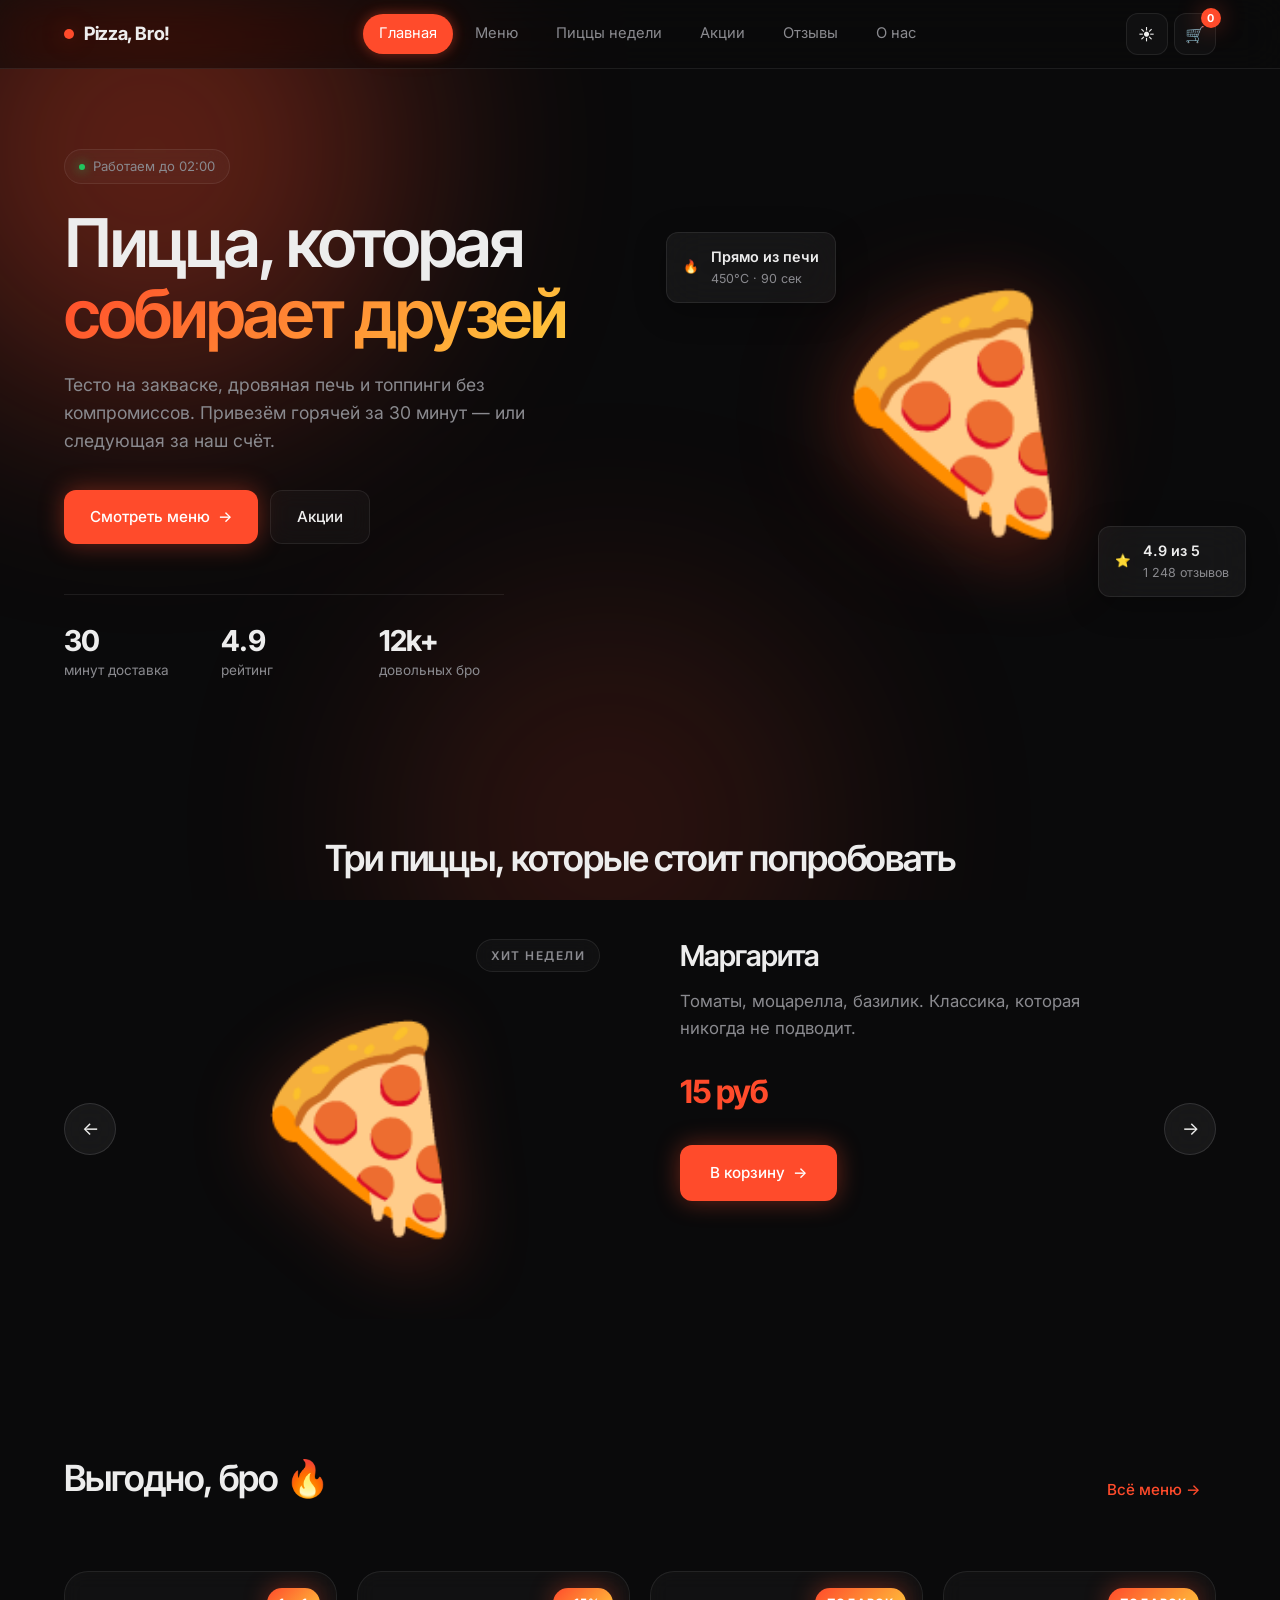
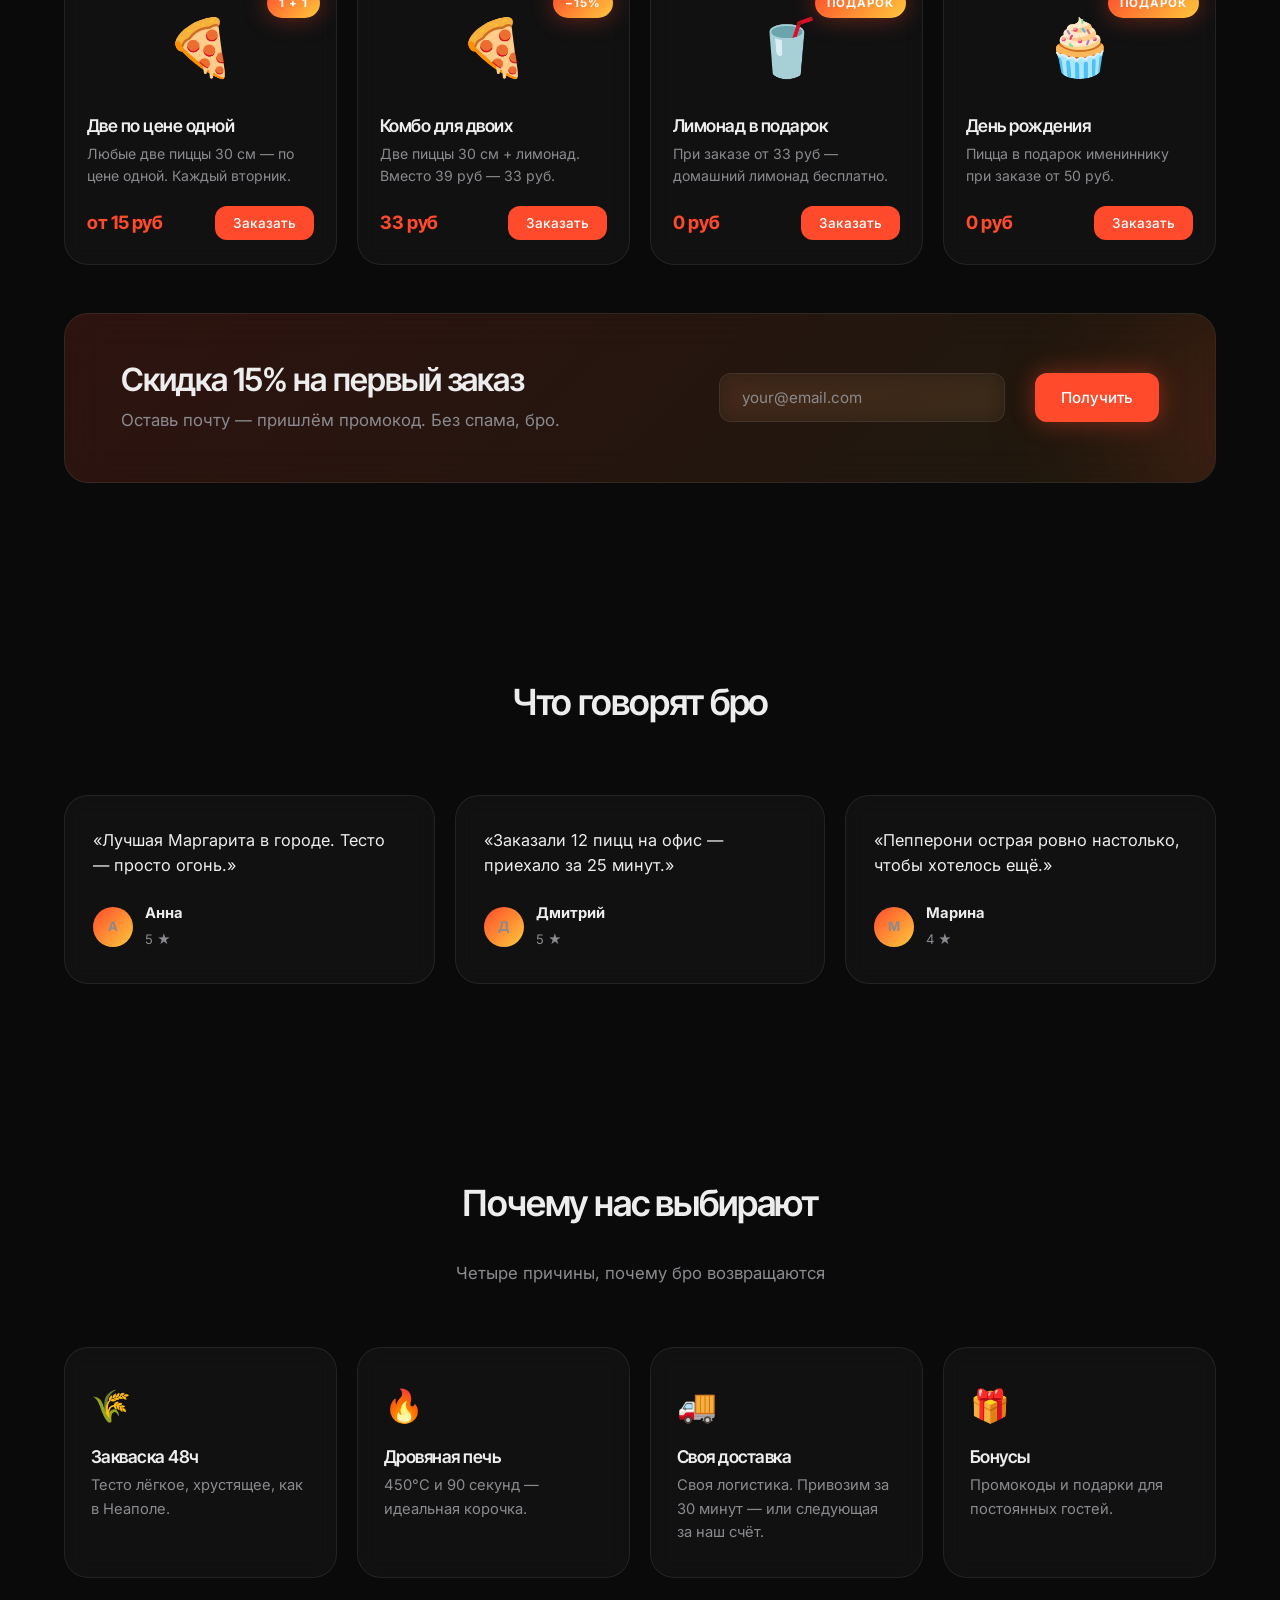
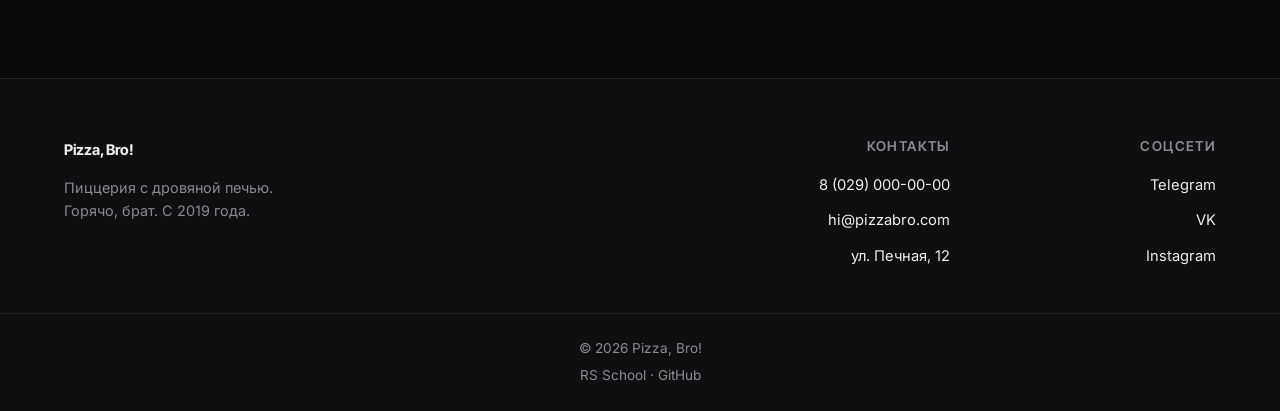
==== commit 827fff52: "Merge 9a4ee69987b8dfd6277e3c59b5b2789e90f9d297 into f95becab8e47522ace0e3f910b59e7232bb76dfa" ====
--- a/index.html
+++ b/index.html
@@ -4,7 +4,7 @@
     <meta charset="UTF-8">
     <meta name="viewport" content="width=device-width, initial-scale=1.0">
     <title>Pizza, Bro! — Горячо, брат</title>
-    <meta name="description" content="Пиццерия Pizza, Bro!: пицца на дровах за 30 минут. Тесто на закваске, быстрая доставка.">
+    <meta name="description" content="Пиццерия Pizza, Bro!: пицца на дровах за 30 минут. Тесто на закваске,  быстрая доставка.">
     <link rel="icon" type="image/svg+xml" href="favicon.svg">
     <link rel="preconnect" href="https://fonts.googleapis.com">
     <link rel="preconnect" href="https://fonts.gstatic.com" crossorigin>
@@ -41,29 +41,10 @@
                 <button class="icon-btn" id="themeToggle" type="button" aria-label="Сменить тему">
                     <span class="theme-toggle__icon">☀️</span>
                 </button>
-
-                <div class="cart-wrapper">
-                    <button class="icon-btn cart-btn" id="cartBtn" type="button" aria-label="Корзина">
-                        <span>🛒</span>
-                        <span class="cart-btn__count" id="cartCount">0</span>
-                    </button>
-
-                    <div class="cart-dropdown" id="cartDropdown" hidden>
-                        <div class="cart-dropdown__header">
-                            <h3 class="cart-dropdown__title">Корзина</h3>
-                            <button class="cart-dropdown__clear" id="cartClear" type="button">Очистить</button>
-                        </div>
-                        <div class="cart-dropdown__body" id="cartBody"></div>
-                        <div class="cart-dropdown__footer">
-                            <div class="cart-dropdown__total">
-                                <span>Итого:</span>
-                                <strong id="cartTotal">0 руб</strong>
-                            </div>
-                            <button class="btn btn--primary cart-dropdown__checkout" type="button">Оформить</button>
-                        </div>
-                    </div>
-                </div>
-
+                <button class="icon-btn cart-btn" id="cartBtn" type="button" aria-label="Корзина">
+                    <span>🛒</span>
+                    <span class="cart-btn__count" id="cartCount">0</span>
+                </button>
                 <button class="burger" id="burger" type="button" aria-label="Открыть меню" aria-expanded="false">
                     <span></span><span></span><span></span>
                 </button>
@@ -119,7 +100,7 @@
                 <div class="hero__image">
                     <div class="hero__glow"></div>
                     <div class="hero__pizza">
-                        <img src="images/pizza.svg" alt="Пицца из дровяной печи">
+                        <img src="images/pizza-margherita.svg" alt="Пицца из дровяной печи">
                     </div>
                     <div class="hero__card hero__card--1">
                         <span class="hero__card-icon">🔥</span>
@@ -158,7 +139,7 @@
                                     <div class="carousel__visual">
                                         <span class="carousel__tag">Хит недели</span>
                                         <div class="carousel__pizza">
-                                            <img src="images/pizza.svg" alt="Пицца Маргарита">
+                                            <img src="images/pizza-margherita.svg" alt="Пицца Маргарита">
                                         </div>
                                     </div>
 
@@ -168,10 +149,10 @@
                                             Томаты, моцарелла, базилик. Классика, которая никогда не подводит.
                                         </p>
                                         <span class="carousel__price">15 руб</span>
-                                        <button class="btn btn--primary carousel__btn" type="button" data-add-simple="pizza-margherita">
+                                        <a href="catalog.html" class="btn btn--primary carousel__btn">
                                             В корзину
                                             <span>→</span>
-                                        </button>
+                                        </a>
                                     </div>
 
                                 </div>
@@ -183,7 +164,7 @@
                                     <div class="carousel__visual">
                                         <span class="carousel__tag carousel__tag--hot">Острая</span>
                                         <div class="carousel__pizza">
-                                            <img src="images/pizza.svg" alt="Пицца Пепперони">
+                                            <img src="images/pizza-pepperoni.svg" alt="Пицца Пепперони">
                                         </div>
                                     </div>
 
@@ -193,10 +174,10 @@
                                             Острая салями, моцарелла, чили. Для тех, кто любит поострее.
                                         </p>
                                         <span class="carousel__price">20 руб</span>
-                                        <button class="btn btn--primary carousel__btn" type="button" data-add-simple="pizza-pepperoni">
+                                        <a href="catalog.html" class="btn btn--primary carousel__btn">
                                             В корзину
                                             <span>→</span>
-                                        </button>
+                                        </a>
                                     </div>
 
                                 </div>
@@ -208,7 +189,7 @@
                                     <div class="carousel__visual">
                                         <span class="carousel__tag">Классика</span>
                                         <div class="carousel__pizza">
-                                            <img src="images/pizza.svg" alt="Пицца Четыре сыра">
+                                            <img src="images/pizza-four-cheese.svg" alt="Пицца Четыре сыра">
                                         </div>
                                     </div>
 
@@ -218,22 +199,16 @@
                                             Горгонзола, дорблю, чеддер, моцарелла. Сырный рай, бро.
                                         </p>
                                         <span class="carousel__price">23 руб</span>
-                                        <button class="btn btn--primary carousel__btn" type="button" data-add-simple="pizza-four-cheese">
+                                        <a href="catalog.html" class="btn btn--primary carousel__btn">
                                             В корзину
                                             <span>→</span>
-                                        </button>
+                                        </a>
                                     </div>
 
                                 </div>
                             </li>
 
                         </ul>
-                    </div>
-
-                    <div class="carousel__dots" role="tablist" aria-label="Слайды">
-                        <button class="carousel__dot carousel__dot--active" type="button" role="tab" aria-selected="true" aria-label="Слайд 1"></button>
-                        <button class="carousel__dot" type="button" role="tab" aria-selected="false" aria-label="Слайд 2"></button>
-                        <button class="carousel__dot" type="button" role="tab" aria-selected="false" aria-label="Слайд 3"></button>
                     </div>
 
                     <button class="carousel__arrow carousel__arrow--prev" type="button" id="carouselPrev" aria-label="Предыдущий слайд">
@@ -265,14 +240,14 @@
                     <article class="sale-card">
                         <div class="sale-card__badge">1 + 1</div>
                         <div class="sale-card__img">
-                            <img src="images/pizza.svg" alt="Пицца Маргарита">
+                            <img src="images/pizza-margherita.svg" alt="Пицца Маргарита">
                         </div>
                         <div class="sale-card__body">
                             <h3>Две по цене одной</h3>
                             <p>Любые две пиццы 30 см — по цене одной. Каждый вторник.</p>
                             <div class="sale-card__bottom">
                                 <span class="price">от 15 руб</span>
-                                <a href="catalog.html" class="btn btn--small">Заказать</a>
+                                <button class="btn btn--small" type="button">Заказать</button>
                             </div>
                         </div>
                     </article>
@@ -280,14 +255,14 @@
                     <article class="sale-card">
                         <div class="sale-card__badge">−15%</div>
                         <div class="sale-card__img">
-                            <img src="images/pizza.svg" alt="Пицца Пепперони">
+                            <img src="images/pizza-pepperoni.svg" alt="Пицца Пепперони">
                         </div>
                         <div class="sale-card__body">
                             <h3>Комбо для двоих</h3>
                             <p>Две пиццы 30 см + лимонад. Вместо 39 руб — 33 руб.</p>
                             <div class="sale-card__bottom">
                                 <span class="price">33 руб</span>
-                                <a href="catalog.html" class="btn btn--small">Заказать</a>
+                                <button class="btn btn--small" type="button">Заказать</button>
                             </div>
                         </div>
                     </article>
@@ -302,7 +277,7 @@
                             <p>При заказе от 33 руб — домашний лимонад бесплатно.</p>
                             <div class="sale-card__bottom">
                                 <span class="price">0 руб</span>
-                                <a href="catalog.html" class="btn btn--small">Заказать</a>
+                                <button class="btn btn--small" type="button">Заказать</button>
                             </div>
                         </div>
                     </article>
@@ -317,7 +292,7 @@
                             <p>Пицца в подарок имениннику при заказе от 50 руб.</p>
                             <div class="sale-card__bottom">
                                 <span class="price">0 руб</span>
-                                <a href="catalog.html" class="btn btn--small">Заказать</a>
+                                <button class="btn btn--small" type="button">Заказать</button>
                             </div>
                         </div>
                     </article>
@@ -464,10 +439,6 @@
         </div>
     </footer>
 
-    <script src="js/products.js"></script>
     <script src="js/theme.js"></script>
-    <script src="js/burger.js"></script>
-    <script src="js/carousel.js"></script>
-    <script src="js/cart.js"></script>
 </body>
 </html>
--- a/css/style.css
+++ b/css/style.css
@@ -402,8 +402,6 @@
     padding: 0;
     cursor: pointer;
     transition: var(--transition);
-    position: relative;
-    z-index: 101;
 }
 
 .burger span {
@@ -413,7 +411,6 @@
     background: var(--text);
     border-radius: 2px;
     transition: var(--transition);
-    transform-origin: center;
 }
 
 .burger:hover {
@@ -426,54 +423,29 @@
     background: var(--accent);
 }
 
-.burger--active span:nth-child(1) {
-    transform: translateY(7px) rotate(45deg);
-}
-
-.burger--active span:nth-child(2) {
-    opacity: 0;
-    transform: scaleX(0);
-}
-
-.burger--active span:nth-child(3) {
-    transform: translateY(-7px) rotate(-45deg);
-}
-
-.burger--active:hover span {
-    background: var(--accent);
-}
-
 @media (max-width: 865px) {
-     .nav {
+    .nav {
         position: fixed;
         top: 68px;
         left: 0;
         right: 0;
-        bottom: 0;
-        display: flex;
-        flex-direction: column;
-        background: var(--bg);
-        padding: 24px 20px;
+        display: none;
+        background: transparent;
+        backdrop-filter: none;
+        -webkit-backdrop-filter: none;
+        border-bottom: none;
+        padding: 16px 20px 20px;
         z-index: 99;
-        opacity: 0;
-        visibility: hidden;
-        transform: translateY(-10px);
-        overflow-y: auto;
-        height: calc(100vh - 68px);
     }
 
     .nav--open {
-        opacity: 1;
-        visibility: visible;
-        transform: translateY(0);
-        transition: opacity .3s ease, transform .3s ease, visibility .3s ease;
+        display: block;
     }
 
     .nav__list {
         flex-direction: column;
         gap: 8px;
         align-items: stretch;
-        width: 100%;
     }
 
     .nav__link {
@@ -481,14 +453,10 @@
         padding: 14px 20px;
         background: var(--card);
         border: 1px solid var(--border);
+        backdrop-filter: blur(20px);
+        -webkit-backdrop-filter: blur(20px);
         border-radius: var(--radius-sm);
         text-align: center;
-        font-size: 1rem;
-    }
-
-    .nav__link--active {
-        background: var(--accent);
-        border-color: var(--accent);
     }
 
     .burger {
@@ -1082,7 +1050,7 @@
     }
 
     .carousel__stage {
-        padding-bottom: 80px;
+        padding-bottom: 60px;
     }
 
     .carousel__inner {
@@ -1764,391 +1732,4 @@
     .footer__col ul {
         align-items: center;
     }
-}
-
-/* ============================================================
-   CAROUSEL DOTS
-   ============================================================ */
-
-.carousel__dots {
-    position: absolute;
-    left: 50%;
-    bottom: 0;
-    transform: translateX(-50%);
-    display: flex;
-    gap: 10px;
-    z-index: 3;
-}
-
-.carousel__dot {
-    width: 10px;
-    height: 10px;
-    border-radius: 50%;
-    background: var(--border-hover);
-    border: none;
-    padding: 0;
-    cursor: pointer;
-    transition: var(--transition);
-}
-
-.carousel__dot:hover {
-    background: var(--accent);
-}
-
-.carousel__dot--active {
-    background: var(--accent);
-    box-shadow: var(--glow-btn);
-    width: 28px;
-    border-radius: var(--radius-pill);
-}
-
-@media (max-width: 768px) {
-    .carousel__dots {
-        bottom: 56px;
-    }
-}
-
-@media (max-width: 480px) {
-    .carousel__dot {
-        width: 8px;
-        height: 8px;
-    }
-
-    .carousel__dot--active {
-        width: 22px;
-    }
-}
-
-/* ============================================================
-   CART DROPDOWN
-   ============================================================ */
-
-.cart-wrapper {
-    position: relative;
-}
-
-.cart-dropdown {
-    position: absolute;
-    top: calc(100% + 12px);
-    right: 0;
-    width: 340px;
-    max-width: calc(100vw - 32px);
-    background: var(--bg);
-    border: 1px solid var(--border);
-    border-radius: var(--radius-sm);
-    box-shadow: 0 20px 60px rgba(0, 0, 0, .5);
-    z-index: 150;
-    display: flex;
-    flex-direction: column;
-    max-height: 480px;
-    animation: cartIn .2s cubic-bezier(.16, 1, .3, 1);
-}
-
-[data-theme="light"] .cart-dropdown {
-    box-shadow: 0 20px 60px rgba(0, 0, 0, .12);
-}
-
-.cart-dropdown[hidden] {
-    display: none;
-}
-
-@keyframes cartIn {
-    from {
-        opacity: 0;
-        transform: translateY(-8px);
-    }
-    to {
-        opacity: 1;
-        transform: translateY(0);
-    }
-}
-
-.cart-dropdown__header {
-    display: flex;
-    justify-content: space-between;
-    align-items: center;
-    padding: 16px 18px;
-    border-bottom: 1px solid var(--border);
-}
-
-.cart-dropdown__title {
-    font-family: var(--font-display);
-    font-size: 1rem;
-    font-weight: 600;
-    letter-spacing: -.02em;
-}
-
-.cart-dropdown__clear {
-    font-size: .78rem;
-    color: var(--text-muted);
-    background: none;
-    border: none;
-    cursor: pointer;
-    transition: var(--transition);
-    padding: 4px 8px;
-    border-radius: var(--radius-sm);
-}
-
-.cart-dropdown__clear:hover {
-    color: var(--accent);
-    background: var(--card-hover);
-}
-
-.cart-dropdown__body {
-     flex: 1;
-    min-height: 0;
-    max-height: 320px;
-    overflow-y: auto;
-    padding: 8px;
-    scrollbar-width: thin;
-    scrollbar-color: var(--border) transparent;
-    overscroll-behavior: contain;
-}
-
-.cart-dropdown__body::-webkit-scrollbar {
-    width: 6px;
-}
-
-.cart-dropdown__body::-webkit-scrollbar-thumb {
-    background: var(--border);
-    border-radius: 3px;
-}
-
-.cart-dropdown__empty {
-    padding: 32px 16px;
-    text-align: center;
-    color: var(--text-muted);
-    font-size: .9rem;
-}
-
-.cart-item {
-    display: grid;
-    grid-template-columns: 48px 1fr auto;
-    gap: 12px;
-    align-items: center;
-    padding: 10px 12px;
-    border-radius: var(--radius-sm);
-    transition: var(--transition);
-}
-
-.cart-item:hover {
-    background: var(--card-hover);
-}
-
-.cart-item__img {
-    width: 48px;
-    height: 48px;
-    border-radius: var(--radius-sm);
-    background: linear-gradient(135deg, rgba(255, 75, 43, .12), rgba(255, 201, 60, .06));
-    display: flex;
-    align-items: center;
-    justify-content: center;
-    overflow: hidden;
-    flex-shrink: 0;
-}
-
-.cart-item__img img {
-    width: 70%;
-    height: 70%;
-    object-fit: contain;
-    display: block;
-}
-
-.cart-item__info {
-    display: flex;
-    flex-direction: column;
-    gap: 2px;
-    min-width: 0;
-}
-
-.cart-item__name {
-    font-size: .88rem;
-    font-weight: 600;
-    line-height: 1.2;
-    white-space: nowrap;
-    overflow: hidden;
-    text-overflow: ellipsis;
-}
-
-.cart-item__meta {
-    font-size: .72rem;
-    color: var(--text-muted);
-    white-space: nowrap;
-    overflow: hidden;
-    text-overflow: ellipsis;
-}
-
-.cart-item__price {
-    font-size: .85rem;
-    font-weight: 700;
-    color: var(--accent);
-    font-family: var(--font-display);
-}
-
-.cart-item__controls {
-    display: flex;
-    align-items: center;
-    gap: 6px;
-}
-
-.cart-item__qty-btn {
-    width: 24px;
-    height: 24px;
-    border-radius: 50%;
-    background: var(--card);
-    border: 1px solid var(--border);
-    color: var(--text);
-    font-size: .85rem;
-    line-height: 1;
-    cursor: pointer;
-    transition: var(--transition);
-    display: flex;
-    align-items: center;
-    justify-content: center;
-    padding: 0;
-}
-
-.cart-item__qty-btn:hover {
-    background: var(--accent);
-    border-color: var(--accent);
-    color: #fff;
-}
-
-.cart-item__qty {
-    min-width: 20px;
-    text-align: center;
-    font-size: .85rem;
-    font-weight: 600;
-}
-
-.cart-item__remove {
-    width: 24px;
-    height: 24px;
-    border-radius: 50%;
-    background: transparent;
-    border: none;
-    color: var(--text-muted);
-    font-size: 1rem;
-    line-height: 1;
-    cursor: pointer;
-    transition: var(--transition);
-    display: flex;
-    align-items: center;
-    justify-content: center;
-    padding: 0;
-}
-
-.cart-item__remove:hover {
-    color: var(--accent);
-    background: var(--card-hover);
-}
-
-.cart-dropdown__footer {
-    padding: 14px 18px 16px;
-    border-top: 1px solid var(--border);
-    display: flex;
-    flex-direction: column;
-    gap: 10px;
-}
-
-.cart-dropdown__total {
-    display: flex;
-    justify-content: space-between;
-    align-items: center;
-    font-size: .9rem;
-    color: var(--text-muted);
-}
-
-.cart-dropdown__total strong {
-    font-family: var(--font-display);
-    font-size: 1.15rem;
-    font-weight: 700;
-    color: var(--accent);
-    letter-spacing: -.02em;
-}
-
-.cart-dropdown__checkout {
-    width: 100%;
-    justify-content: center;
-}
-
-@media (max-width: 480px) {
-    .cart-dropdown {
-        position: fixed;
-        top: 76px;
-        left: 12px;
-        right: 12px;
-        width: auto;
-        max-width: none;
-        max-height: calc(100vh - 100px);
-    }
-
-    .cart-item {
-        grid-template-columns: 40px 1fr auto;
-        gap: 8px;
-        padding: 8px 10px;
-    }
-
-    .cart-item__img {
-        width: 40px;
-        height: 40px;
-    }
-
-    .cart-item__name {
-        font-size: .82rem;
-    }
-
-    .cart-item__price {
-        font-size: .8rem;
-    }
-
-    .cart-item__qty-btn {
-        width: 22px;
-        height: 22px;
-        font-size: .78rem;
-    }
-
-    .cart-item__qty {
-        min-width: 16px;
-        font-size: .8rem;
-    }
-
-    .cart-item__remove {
-        width: 22px;
-        height: 22px;
-        font-size: .9rem;
-    }
-}
-
-@media (max-width: 380px) {
-    .cart-dropdown {
-        top: 72px;
-        left: 8px;
-        right: 8px;
-        max-height: calc(100vh - 92px);
-    }
-
-    .cart-dropdown__header {
-        padding: 12px 14px;
-    }
-
-    .cart-dropdown__footer {
-        padding: 12px 14px 14px;
-    }
-
-    .cart-item {
-        grid-template-columns: 36px 1fr auto;
-        gap: 6px;
-        padding: 6px 8px;
-    }
-
-    .cart-item__img {
-        width: 36px;
-        height: 36px;
-    }
-}
-
-html.no-scroll,
-body.no-scroll {
-    overflow: hidden;
 }
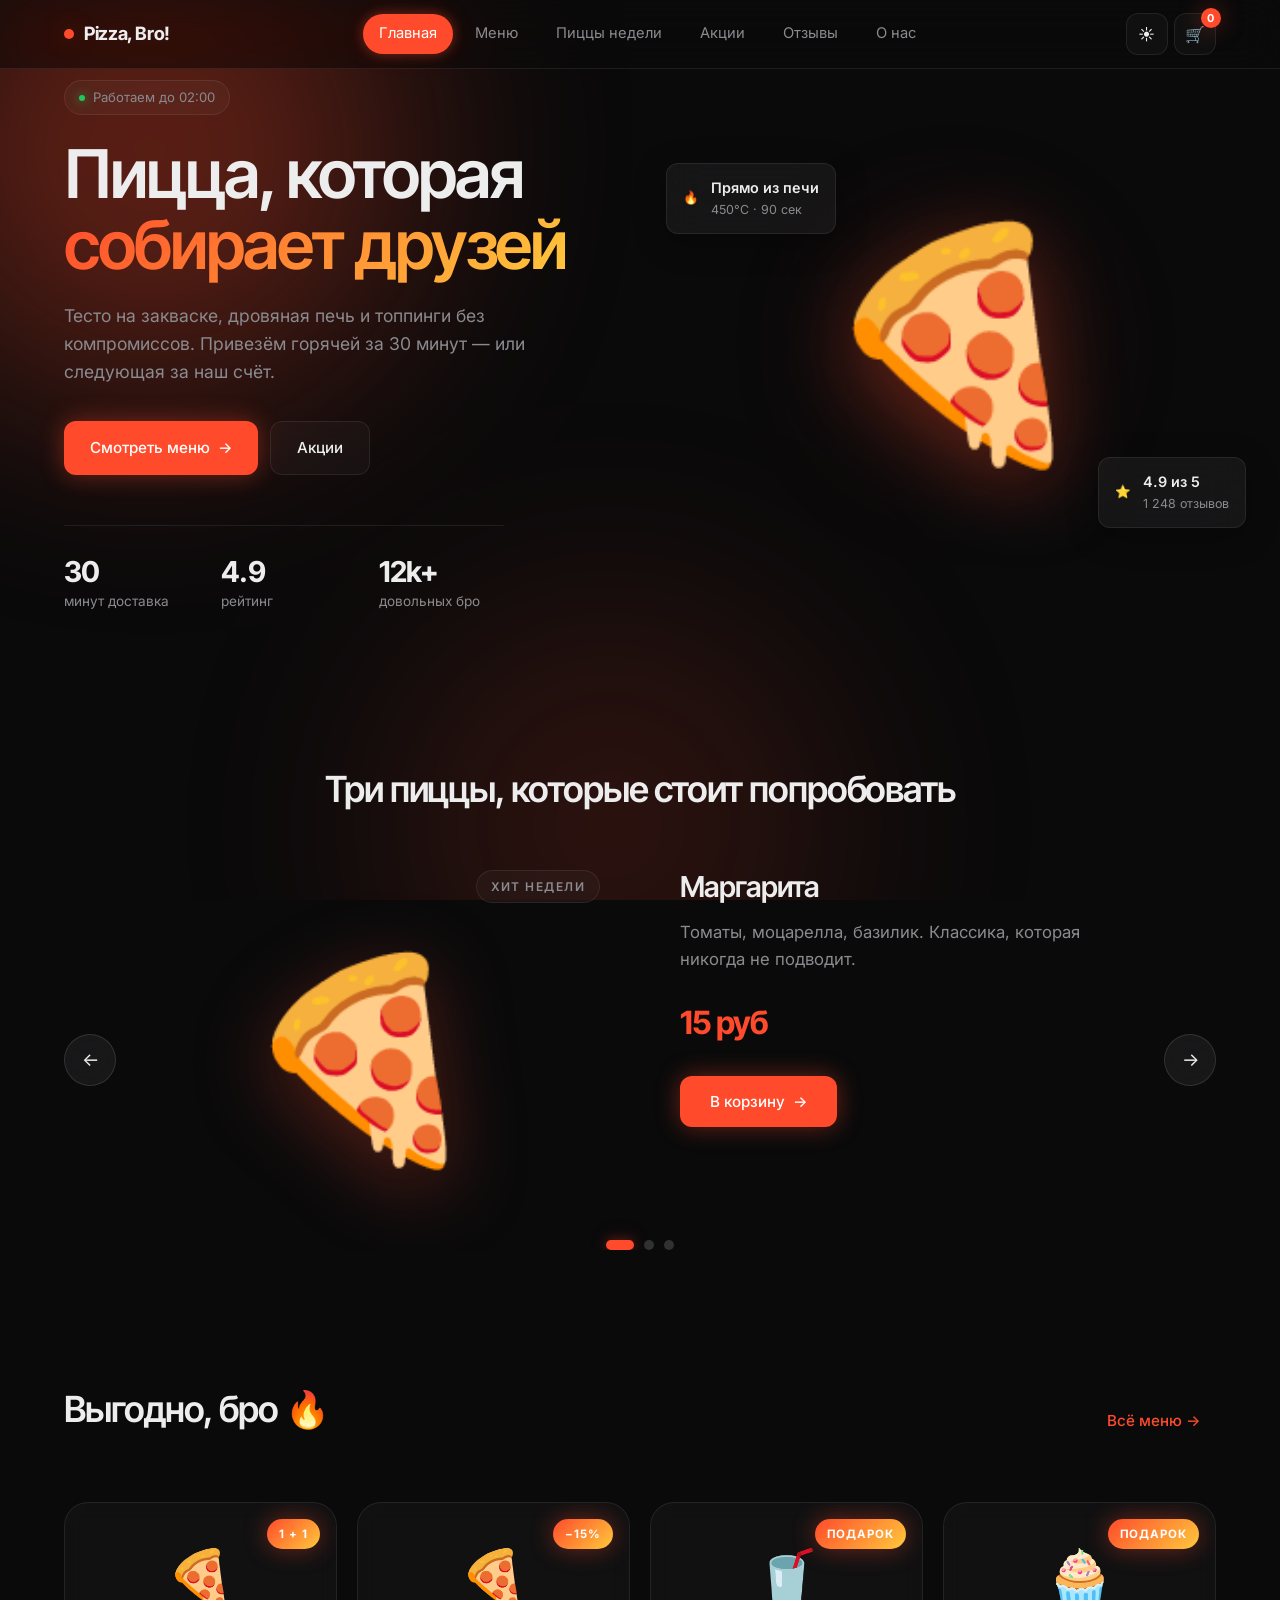
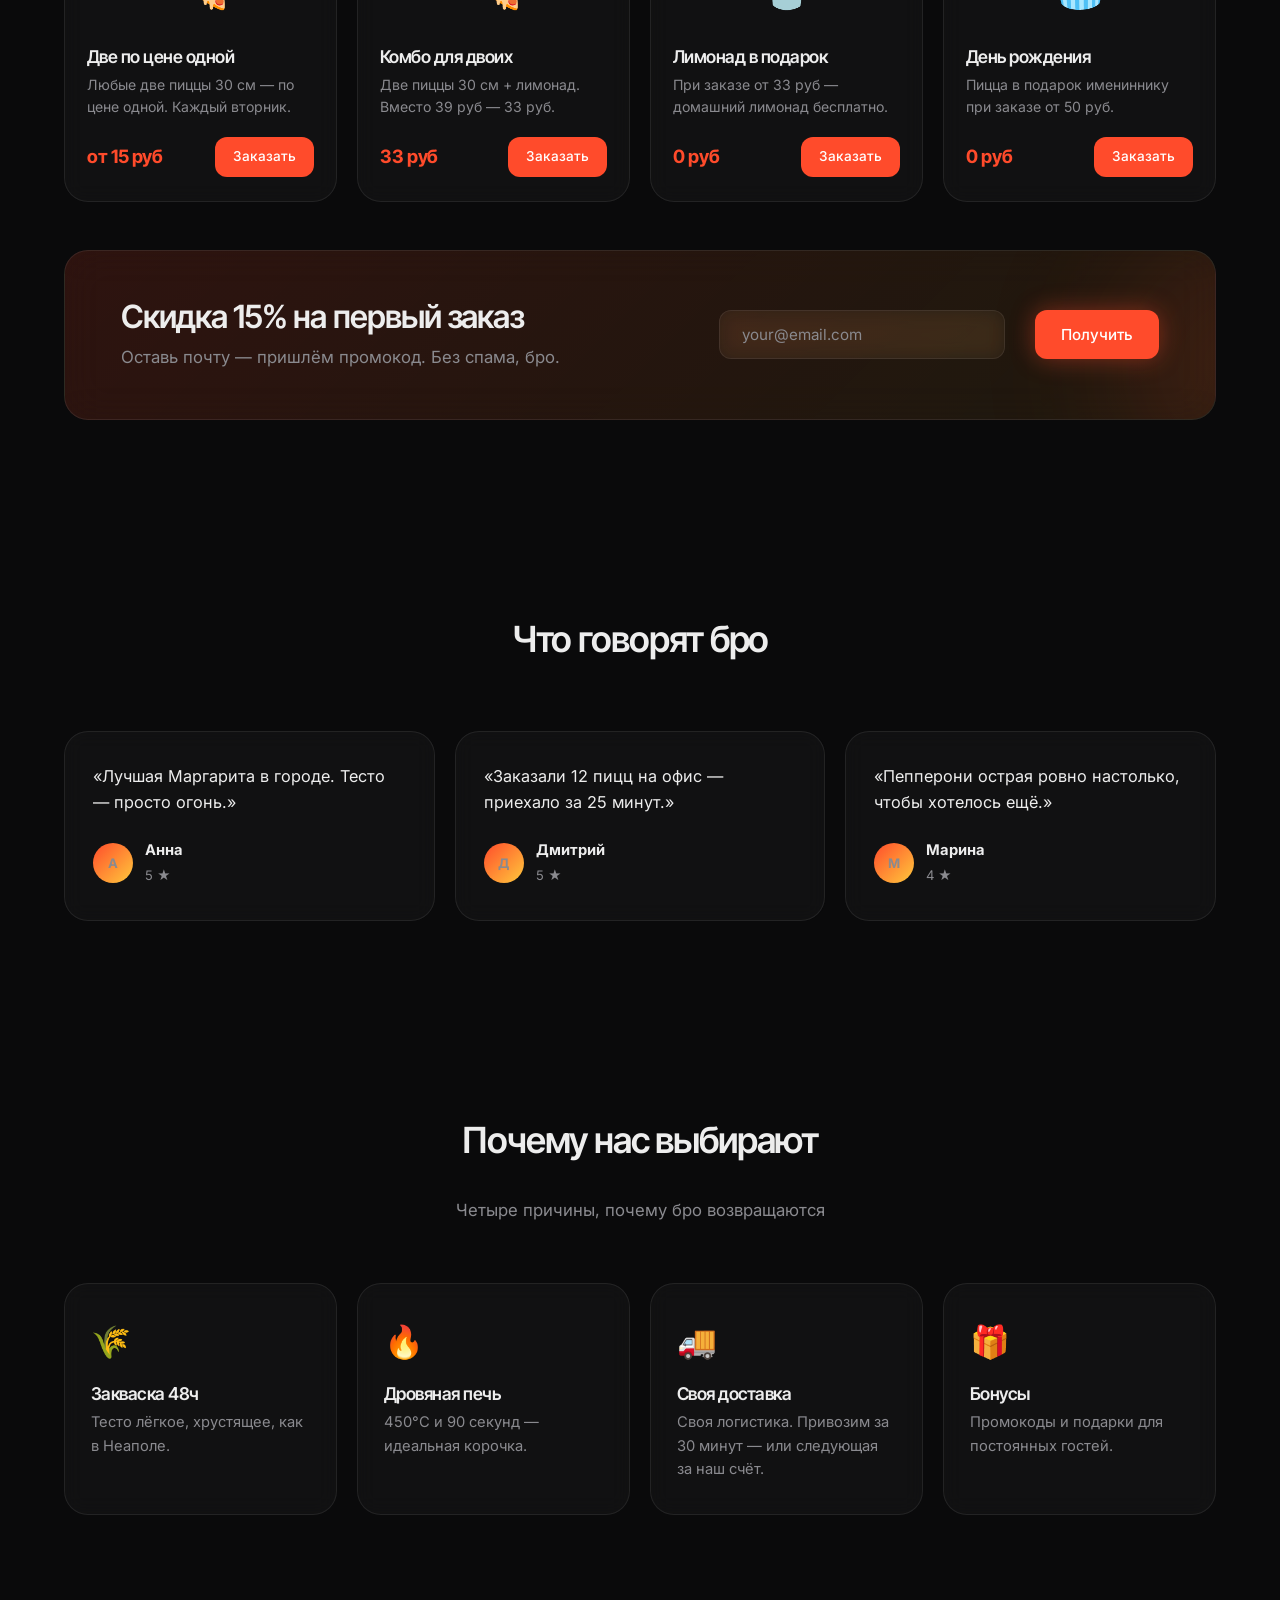
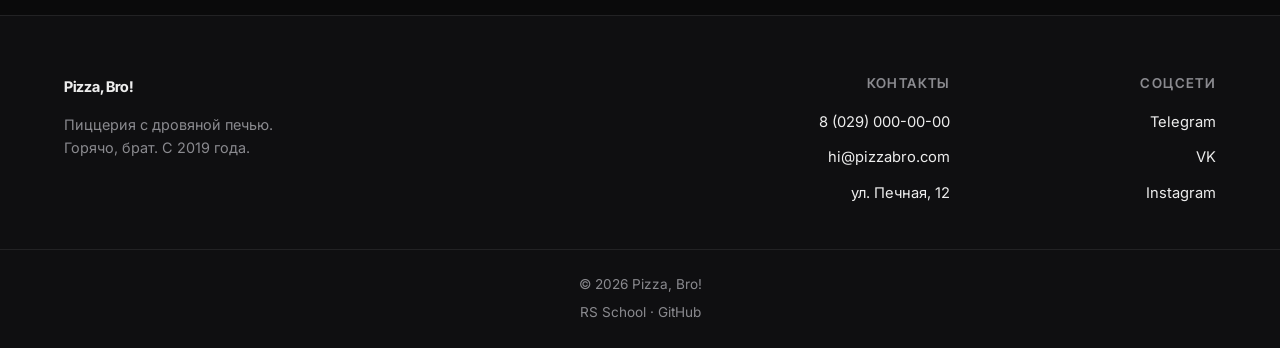
==== commit a8cfad6d: "fix: fix bugs" ====
--- a/index.html
+++ b/index.html
@@ -4,7 +4,7 @@
     <meta charset="UTF-8">
     <meta name="viewport" content="width=device-width, initial-scale=1.0">
     <title>Pizza, Bro! — Горячо, брат</title>
-    <meta name="description" content="Пиццерия Pizza, Bro!: пицца на дровах за 30 минут. Тесто на закваске,  быстрая доставка.">
+    <meta name="description" content="Пиццерия Pizza, Bro!: пицца на дровах за 30 минут. Тесто на закваске, быстрая доставка.">
     <link rel="icon" type="image/svg+xml" href="favicon.svg">
     <link rel="preconnect" href="https://fonts.googleapis.com">
     <link rel="preconnect" href="https://fonts.gstatic.com" crossorigin>
@@ -26,7 +26,7 @@
                 Pizza, Bro!
             </a>
 
-            <nav class="nav" id="nav" aria-label="Основная навигация">
+            <nav class="nav nav--desktop" aria-label="Основная навигация">
                 <ul class="nav__list">
                     <li><a href="#hero" class="nav__link nav__link--active">Главная</a></li>
                     <li><a href="catalog.html" class="nav__link">Меню</a></li>
@@ -41,16 +41,46 @@
                 <button class="icon-btn" id="themeToggle" type="button" aria-label="Сменить тему">
                     <span class="theme-toggle__icon">☀️</span>
                 </button>
-                <button class="icon-btn cart-btn" id="cartBtn" type="button" aria-label="Корзина">
-                    <span>🛒</span>
-                    <span class="cart-btn__count" id="cartCount">0</span>
-                </button>
+
+                <div class="cart-wrapper">
+                    <button class="icon-btn cart-btn" id="cartBtn" type="button" aria-label="Корзина">
+                        <span>🛒</span>
+                        <span class="cart-btn__count" id="cartCount">0</span>
+                    </button>
+
+                    <div class="cart-dropdown" id="cartDropdown" hidden>
+                        <div class="cart-dropdown__header">
+                            <h3 class="cart-dropdown__title">Корзина</h3>
+                            <button class="cart-dropdown__clear" id="cartClear" type="button">Очистить</button>
+                        </div>
+                        <div class="cart-dropdown__body" id="cartBody"></div>
+                        <div class="cart-dropdown__footer">
+                            <div class="cart-dropdown__total">
+                                <span>Итого:</span>
+                                <strong id="cartTotal">0 руб</strong>
+                            </div>
+                            <button class="btn btn--primary cart-dropdown__checkout" type="button">Оформить</button>
+                        </div>
+                    </div>
+                </div>
+
                 <button class="burger" id="burger" type="button" aria-label="Открыть меню" aria-expanded="false">
                     <span></span><span></span><span></span>
                 </button>
             </div>
         </div>
     </header>
+
+    <nav class="nav nav--mobile" id="nav" aria-label="Мобильная навигация">
+        <ul class="nav__list">
+            <li><a href="#hero" class="nav__link nav__link--active">Главная</a></li>
+            <li><a href="catalog.html" class="nav__link">Меню</a></li>
+            <li><a href="#showcase" class="nav__link">Пиццы недели</a></li>
+            <li><a href="#sale-pizzas" class="nav__link">Акции</a></li>
+            <li><a href="#reviews" class="nav__link">Отзывы</a></li>
+            <li><a href="#features" class="nav__link">О нас</a></li>
+        </ul>
+    </nav>
 
     <main>
 
@@ -100,7 +130,7 @@
                 <div class="hero__image">
                     <div class="hero__glow"></div>
                     <div class="hero__pizza">
-                        <img src="images/pizza-margherita.svg" alt="Пицца из дровяной печи">
+                        <img src="images/pizza.svg" alt="Пицца из дровяной печи">
                     </div>
                     <div class="hero__card hero__card--1">
                         <span class="hero__card-icon">🔥</span>
@@ -139,7 +169,7 @@
                                     <div class="carousel__visual">
                                         <span class="carousel__tag">Хит недели</span>
                                         <div class="carousel__pizza">
-                                            <img src="images/pizza-margherita.svg" alt="Пицца Маргарита">
+                                            <img src="images/pizza.svg" alt="Пицца Маргарита">
                                         </div>
                                     </div>
 
@@ -149,10 +179,10 @@
                                             Томаты, моцарелла, базилик. Классика, которая никогда не подводит.
                                         </p>
                                         <span class="carousel__price">15 руб</span>
-                                        <a href="catalog.html" class="btn btn--primary carousel__btn">
+                                        <button class="btn btn--primary carousel__btn" type="button" data-add-simple="pizza-margherita">
                                             В корзину
                                             <span>→</span>
-                                        </a>
+                                        </button>
                                     </div>
 
                                 </div>
@@ -164,7 +194,7 @@
                                     <div class="carousel__visual">
                                         <span class="carousel__tag carousel__tag--hot">Острая</span>
                                         <div class="carousel__pizza">
-                                            <img src="images/pizza-pepperoni.svg" alt="Пицца Пепперони">
+                                            <img src="images/pizza.svg" alt="Пицца Пепперони">
                                         </div>
                                     </div>
 
@@ -174,10 +204,10 @@
                                             Острая салями, моцарелла, чили. Для тех, кто любит поострее.
                                         </p>
                                         <span class="carousel__price">20 руб</span>
-                                        <a href="catalog.html" class="btn btn--primary carousel__btn">
+                                        <button class="btn btn--primary carousel__btn" type="button" data-add-simple="pizza-pepperoni">
                                             В корзину
                                             <span>→</span>
-                                        </a>
+                                        </button>
                                     </div>
 
                                 </div>
@@ -189,7 +219,7 @@
                                     <div class="carousel__visual">
                                         <span class="carousel__tag">Классика</span>
                                         <div class="carousel__pizza">
-                                            <img src="images/pizza-four-cheese.svg" alt="Пицца Четыре сыра">
+                                            <img src="images/pizza.svg" alt="Пицца Четыре сыра">
                                         </div>
                                     </div>
 
@@ -199,16 +229,22 @@
                                             Горгонзола, дорблю, чеддер, моцарелла. Сырный рай, бро.
                                         </p>
                                         <span class="carousel__price">23 руб</span>
-                                        <a href="catalog.html" class="btn btn--primary carousel__btn">
+                                        <button class="btn btn--primary carousel__btn" type="button" data-add-simple="pizza-four-cheese">
                                             В корзину
                                             <span>→</span>
-                                        </a>
+                                        </button>
                                     </div>
 
                                 </div>
                             </li>
 
                         </ul>
+                    </div>
+
+                    <div class="carousel__dots" role="tablist" aria-label="Слайды">
+                        <button class="carousel__dot carousel__dot--active" type="button" role="tab" aria-selected="true" aria-label="Слайд 1"></button>
+                        <button class="carousel__dot" type="button" role="tab" aria-selected="false" aria-label="Слайд 2"></button>
+                        <button class="carousel__dot" type="button" role="tab" aria-selected="false" aria-label="Слайд 3"></button>
                     </div>
 
                     <button class="carousel__arrow carousel__arrow--prev" type="button" id="carouselPrev" aria-label="Предыдущий слайд">
@@ -240,14 +276,14 @@
                     <article class="sale-card">
                         <div class="sale-card__badge">1 + 1</div>
                         <div class="sale-card__img">
-                            <img src="images/pizza-margherita.svg" alt="Пицца Маргарита">
+                            <img src="images/pizza.svg" alt="Пицца Маргарита">
                         </div>
                         <div class="sale-card__body">
                             <h3>Две по цене одной</h3>
                             <p>Любые две пиццы 30 см — по цене одной. Каждый вторник.</p>
                             <div class="sale-card__bottom">
                                 <span class="price">от 15 руб</span>
-                                <button class="btn btn--small" type="button">Заказать</button>
+                                <a href="catalog.html" class="btn btn--small">Заказать</a>
                             </div>
                         </div>
                     </article>
@@ -255,14 +291,14 @@
                     <article class="sale-card">
                         <div class="sale-card__badge">−15%</div>
                         <div class="sale-card__img">
-                            <img src="images/pizza-pepperoni.svg" alt="Пицца Пепперони">
+                            <img src="images/pizza.svg" alt="Пицца Пепперони">
                         </div>
                         <div class="sale-card__body">
                             <h3>Комбо для двоих</h3>
                             <p>Две пиццы 30 см + лимонад. Вместо 39 руб — 33 руб.</p>
                             <div class="sale-card__bottom">
                                 <span class="price">33 руб</span>
-                                <button class="btn btn--small" type="button">Заказать</button>
+                                <a href="catalog.html" class="btn btn--small">Заказать</a>
                             </div>
                         </div>
                     </article>
@@ -277,7 +313,7 @@
                             <p>При заказе от 33 руб — домашний лимонад бесплатно.</p>
                             <div class="sale-card__bottom">
                                 <span class="price">0 руб</span>
-                                <button class="btn btn--small" type="button">Заказать</button>
+                                <a href="catalog.html" class="btn btn--small">Заказать</a>
                             </div>
                         </div>
                     </article>
@@ -292,7 +328,7 @@
                             <p>Пицца в подарок имениннику при заказе от 50 руб.</p>
                             <div class="sale-card__bottom">
                                 <span class="price">0 руб</span>
-                                <button class="btn btn--small" type="button">Заказать</button>
+                                <a href="catalog.html" class="btn btn--small">Заказать</a>
                             </div>
                         </div>
                     </article>
@@ -439,6 +475,10 @@
         </div>
     </footer>
 
+    <script src="js/products.js"></script>
     <script src="js/theme.js"></script>
+    <script src="js/burger.js"></script>
+    <script src="js/carousel.js"></script>
+    <script src="js/cart.js"></script>
 </body>
 </html>
--- a/css/style.css
+++ b/css/style.css
@@ -201,19 +201,23 @@
     box-shadow: var(--glow-sm);
 }
 
-.btn--primary:hover {
-    background: var(--accent-hover);
-    color: #fff;
-    transform: translateY(-2px);
-    box-shadow: var(--glow-btn);
+@media (hover: hover) {
+    .btn--primary:hover {
+        background: var(--accent-hover);
+        color: #fff;
+        transform: translateY(-2px);
+        box-shadow: var(--glow-btn);
+    }
 }
 
 .btn__arrow {
     transition: transform var(--transition);
 }
 
-.btn--primary:hover .btn__arrow {
-    transform: translateX(4px);
+@media (hover: hover) {
+    .btn--primary:hover .btn__arrow {
+        transform: translateX(4px);
+    }
 }
 
 .btn--ghost {
@@ -223,12 +227,14 @@
     backdrop-filter: blur(10px);
 }
 
-.btn--ghost:hover {
-    background: var(--accent);
-    border-color: var(--accent);
-    color: #fff;
-    transform: translateY(-2px);
-    box-shadow: var(--glow-btn);
+@media (hover: hover) {
+    .btn--ghost:hover {
+        background: var(--accent);
+        border-color: var(--accent);
+        color: #fff;
+        transform: translateY(-2px);
+        box-shadow: var(--glow-btn);
+    }
 }
 
 .btn--small {
@@ -239,10 +245,12 @@
     border-radius: var(--radius-sm);
 }
 
-.btn--small:hover {
-    background: var(--accent-hover);
-    color: #fff;
-    box-shadow: var(--glow-btn);
+@media (hover: hover) {
+    .btn--small:hover {
+        background: var(--accent-hover);
+        color: #fff;
+        box-shadow: var(--glow-btn);
+    }
 }
 
 /* ============================================================
@@ -250,8 +258,10 @@
    ============================================================ */
 
 .header {
-    position: sticky;
+    position: fixed;
     top: 0;
+    left: 0;
+    right: 0;
     z-index: 100;
     background: rgba(10, 10, 11, .6);
     backdrop-filter: saturate(180%) blur(20px);
@@ -317,10 +327,12 @@
     transition: var(--transition);
 }
 
-.nav__link:hover {
-    color: #fff;
-    background: var(--accent);
-    box-shadow: var(--glow-btn);
+@media (hover: hover) {
+    .nav__link:hover {
+        color: #fff;
+        background: var(--accent);
+        box-shadow: var(--glow-btn);
+    }
 }
 
 .nav__link--active {
@@ -330,11 +342,13 @@
     cursor: not-allowed;
 }
 
-.nav__link--active:hover {
-    color: #fff;
-    background: var(--accent);
-    box-shadow: var(--glow-btn);
-    cursor: not-allowed;
+@media (hover: hover) {
+    .nav__link--active:hover {
+        color: #fff;
+        background: var(--accent);
+        box-shadow: var(--glow-btn);
+        cursor: not-allowed;
+    }
 }
 
 .header__actions {
@@ -357,19 +371,23 @@
     transition: var(--transition);
 }
 
-.icon-btn:hover {
-    background: var(--accent);
-    border-color: var(--accent);
-    color: #fff;
-    transform: translateY(-1px);
-    box-shadow: var(--glow-btn);
-}
-
-#themeToggle:hover {
-    background: var(--card-hover);
-    border-color: rgba(255, 75, 43, .4);
-    color: var(--accent);
-    box-shadow: var(--glow-btn);
+@media (hover: hover) {
+    .icon-btn:hover {
+        background: var(--accent);
+        border-color: var(--accent);
+        color: #fff;
+        transform: translateY(-1px);
+        box-shadow: var(--glow-btn);
+    }
+}
+
+@media (hover: hover) {
+    #themeToggle:hover {
+        background: var(--card-hover);
+        border-color: rgba(255, 75, 43, .4);
+        color: var(--accent);
+        box-shadow: var(--glow-btn);
+    }
 }
 
 .cart-btn__count {
@@ -402,6 +420,8 @@
     padding: 0;
     cursor: pointer;
     transition: var(--transition);
+    position: relative;
+    z-index: 101;
 }
 
 .burger span {
@@ -411,52 +431,97 @@
     background: var(--text);
     border-radius: 2px;
     transition: var(--transition);
-}
-
-.burger:hover {
-    background: transparent;
-    box-shadow: none;
-    transform: none;
-}
-
-.burger:hover span {
-    background: var(--accent);
+    transform-origin: center;
+}
+
+@media (hover: hover) {
+    .burger:hover {
+        background: transparent;
+        box-shadow: none;
+        transform: none;
+    }
+
+    .burger:hover span {
+        background: var(--accent);
+    }
+}
+
+.burger--active span:nth-child(1) {
+    transform: translateY(7px) rotate(45deg);
+}
+
+.burger--active span:nth-child(2) {
+    opacity: 0;
+    transform: scaleX(0);
+}
+
+.burger--active span:nth-child(3) {
+    transform: translateY(-7px) rotate(-45deg);
+}
+
+@media (hover: hover) {
+    .burger--active:hover span {
+        background: var(--accent);
+    }
+}
+
+/* Мобильный nav — скрыт по умолчанию */
+.nav--mobile {
+    display: none;
 }
 
 @media (max-width: 865px) {
-    .nav {
+    /* Header НЕ меняем — работает как на десктопе, с blur */
+
+    .nav--desktop {
+        display: none;
+    }
+
+    .nav--mobile {
         position: fixed;
         top: 68px;
         left: 0;
         right: 0;
-        display: none;
-        background: transparent;
-        backdrop-filter: none;
-        -webkit-backdrop-filter: none;
-        border-bottom: none;
-        padding: 16px 20px 20px;
+        bottom: 0;
+        display: flex;
+        flex-direction: column;
+        background: var(--bg);
+        padding: 24px 20px;
         z-index: 99;
-    }
-
-    .nav--open {
-        display: block;
-    }
-
-    .nav__list {
+        opacity: 0;
+        visibility: hidden;
+        transform: translateY(-10px);
+        transition: opacity .3s ease, transform .3s ease, visibility .3s ease;
+        overflow-y: auto;
+        height: calc(100vh - 68px);
+    }
+
+    .nav--mobile.nav--open {
+        opacity: 1;
+        visibility: visible;
+        transform: translateY(0);
+    }
+
+    .nav--mobile .nav__list {
         flex-direction: column;
         gap: 8px;
         align-items: stretch;
-    }
-
-    .nav__link {
+        width: 100%;
+    }
+
+    .nav--mobile .nav__link {
         display: block;
         padding: 14px 20px;
         background: var(--card);
         border: 1px solid var(--border);
-        backdrop-filter: blur(20px);
-        -webkit-backdrop-filter: blur(20px);
         border-radius: var(--radius-sm);
         text-align: center;
+        font-size: 1rem;
+    }
+
+    .nav--mobile .nav__link--active {
+        background: var(--accent);
+        border-color: var(--accent);
     }
 
     .burger {
@@ -809,6 +874,44 @@
     .hero__stats span {
         font-size: .75rem;
     }
+}
+
+/* ============================================================
+   CAROUSEL DOTS — базовый
+   ============================================================ */
+
+.carousel__dots {
+    position: absolute;
+    left: 50%;
+    bottom: 0;
+    transform: translateX(-50%);
+    display: flex;
+    gap: 10px;
+    z-index: 3;
+}
+
+.carousel__dot {
+    width: 10px;
+    height: 10px;
+    border-radius: 50%;
+    background: var(--border-hover);
+    border: none;
+    padding: 0;
+    cursor: pointer;
+    transition: var(--transition);
+}
+
+@media (hover: hover) {
+    .carousel__dot:hover {
+        background: var(--accent);
+    }
+}
+
+.carousel__dot--active {
+    background: var(--accent);
+    box-shadow: var(--glow-btn);
+    width: 28px;
+    border-radius: var(--radius-pill);
 }
 
 /* ============================================================
@@ -902,11 +1005,13 @@
     transition: var(--transition);
 }
 
-.carousel__tag:hover {
-    background: var(--accent);
-    border-color: var(--accent);
-    color: #fff;
-    box-shadow: var(--glow-btn);
+@media (hover: hover) {
+    .carousel__tag:hover {
+        background: var(--accent);
+        border-color: var(--accent);
+        color: #fff;
+        box-shadow: var(--glow-btn);
+    }
 }
 
 .carousel__tag--hot {
@@ -980,11 +1085,13 @@
     transform: translateY(-1px);
 }
 
-.carousel__arrow:hover {
-    background: var(--accent);
-    border-color: var(--accent);
-    color: #fff;
-    transform: translateY(-50%);
+@media (hover: hover) {
+    .carousel__arrow:hover {
+        background: var(--accent);
+        border-color: var(--accent);
+        color: #fff;
+        transform: translateY(-50%);
+    }
 }
 
 .carousel__arrow--prev {
@@ -1000,10 +1107,12 @@
     border-color: rgba(0, 0, 0, .08);
 }
 
-[data-theme="light"] .carousel__arrow:hover {
-    background: var(--accent);
-    border-color: var(--accent);
-    color: #fff;
+@media (hover: hover) {
+    [data-theme="light"] .carousel__arrow:hover {
+        background: var(--accent);
+        border-color: var(--accent);
+        color: #fff;
+    }
 }
 
 @media (max-width: 1200px) and (min-width: 1025px) {
@@ -1050,7 +1159,7 @@
     }
 
     .carousel__stage {
-        padding-bottom: 60px;
+        padding-bottom: 70px;
     }
 
     .carousel__inner {
@@ -1122,8 +1231,8 @@
         margin-right: -50px;
     }
 
-    .carousel__arrow:hover {
-        transform: translateY(-2px);
+    .carousel__dots {
+        bottom: 55px;
     }
 }
 
@@ -1137,7 +1246,7 @@
     }
 
     .carousel__stage {
-        padding-bottom: 56px;
+        padding-bottom: 64px;
     }
 
     .carousel__inner {
@@ -1176,17 +1285,36 @@
     }
 
     .carousel__arrow {
+        top: auto;
+        bottom: 0;
         width: 38px;
         height: 38px;
         font-size: .9rem;
     }
 
     .carousel__arrow--prev {
+        left: 50%;
+        right: auto;
         margin-left: -44px;
     }
 
     .carousel__arrow--next {
+        right: 50%;
+        left: auto;
         margin-right: -44px;
+    }
+
+    .carousel__dots {
+        bottom: 46px;
+    }
+
+    .carousel__dot {
+        width: 8px;
+        height: 8px;
+    }
+
+    .carousel__dot--active {
+        width: 22px;
     }
 }
 
@@ -1216,14 +1344,18 @@
     flex-direction: column;
 }
 
-.sale-card:hover {
-    border-color: var(--border-hover);
-    transform: translateY(-6px);
-    box-shadow: 0 20px 40px rgba(0, 0, 0, .3);
-}
-
-[data-theme="light"] .sale-card:hover {
-    box-shadow: 0 20px 40px rgba(0, 0, 0, .08);
+@media (hover: hover) {
+    .sale-card:hover {
+        border-color: var(--border-hover);
+        transform: translateY(-6px);
+        box-shadow: 0 20px 40px rgba(0, 0, 0, .3);
+    }
+}
+
+@media (hover: hover) {
+    [data-theme="light"] .sale-card:hover {
+        box-shadow: 0 20px 40px rgba(0, 0, 0, .08);
+    }
 }
 
 .sale-card__badge {
@@ -1257,8 +1389,10 @@
     display: block;
 }
 
-.sale-card:hover .sale-card__img {
-    transform: scale(1.08) rotate(6deg);
+@media (hover: hover) {
+    .sale-card:hover .sale-card__img {
+        transform: scale(1.08) rotate(6deg);
+    }
 }
 
 .sale-card__body {
@@ -1305,10 +1439,12 @@
     transition: var(--transition);
 }
 
-.link-more:hover {
-    background: var(--accent);
-    color: #fff;
-    box-shadow: var(--glow-btn);
+@media (hover: hover) {
+    .link-more:hover {
+        background: var(--accent);
+        color: #fff;
+        box-shadow: var(--glow-btn);
+    }
 }
 
 /* ============================================================
@@ -1450,10 +1586,12 @@
     transition: var(--transition);
 }
 
-.review:hover {
-    background: var(--card-hover);
-    border-color: var(--border-hover);
-    transform: translateY(-4px);
+@media (hover: hover) {
+    .review:hover {
+        background: var(--card-hover);
+        border-color: var(--border-hover);
+        transform: translateY(-4px);
+    }
 }
 
 .review p {
@@ -1523,14 +1661,16 @@
     transition: var(--transition);
 }
 
-.feature:hover {
-    background: var(--card-hover);
-    border-color: var(--border-hover);
-    transform: translateY(-6px);
-}
-
-.feature:hover::before {
-    opacity: 1;
+@media (hover: hover) {
+    .feature:hover {
+        background: var(--card-hover);
+        border-color: var(--border-hover);
+        transform: translateY(-6px);
+    }
+
+    .feature:hover::before {
+        opacity: 1;
+    }
 }
 
 .feature__icon {
@@ -1540,8 +1680,10 @@
     transition: var(--transition);
 }
 
-.feature:hover .feature__icon {
-    transform: scale(1.15) rotate(-5deg);
+@media (hover: hover) {
+    .feature:hover .feature__icon {
+        transform: scale(1.15) rotate(-5deg);
+    }
 }
 
 .feature h3 {
@@ -1647,9 +1789,11 @@
     display: inline-block;
 }
 
-.footer__col a:hover {
-    color: var(--accent);
-    text-shadow: 0 0 12px rgba(255, 75, 43, .4);
+@media (hover: hover) {
+    .footer__col a:hover {
+        color: var(--accent);
+        text-shadow: 0 0 12px rgba(255, 75, 43, .4);
+    }
 }
 
 .footer__bottom {
@@ -1669,9 +1813,11 @@
     transition: var(--transition);
 }
 
-.footer__bottom a:hover {
-    color: var(--accent);
-    text-shadow: 0 0 12px rgba(255, 75, 43, .4);
+@media (hover: hover) {
+    .footer__bottom a:hover {
+        color: var(--accent);
+        text-shadow: 0 0 12px rgba(255, 75, 43, .4);
+    }
 }
 
 @media (max-width: 1024px) {
@@ -1732,4 +1878,423 @@
     .footer__col ul {
         align-items: center;
     }
+}
+
+/* ============================================================
+   CART DROPDOWN
+   ============================================================ */
+
+.cart-wrapper {
+    position: relative;
+}
+
+.cart-dropdown {
+    position: absolute;
+    top: calc(100% + 12px);
+    right: 0;
+    width: 340px;
+    max-width: calc(100vw - 32px);
+    background: var(--bg);
+    border: 1px solid var(--border);
+    border-radius: var(--radius-sm);
+    box-shadow: 0 20px 60px rgba(0, 0, 0, .5);
+    z-index: 150;
+    display: flex;
+    flex-direction: column;
+    max-height: 480px;
+    animation: cartIn .2s cubic-bezier(.16, 1, .3, 1);
+}
+
+[data-theme="light"] .cart-dropdown {
+    box-shadow: 0 20px 60px rgba(0, 0, 0, .12);
+}
+
+.cart-dropdown[hidden] {
+    display: none;
+}
+
+@keyframes cartIn {
+    from {
+        opacity: 0;
+        transform: translateY(-8px);
+    }
+    to {
+        opacity: 1;
+        transform: translateY(0);
+    }
+}
+
+.cart-dropdown__header {
+    display: flex;
+    justify-content: space-between;
+    align-items: center;
+    padding: 16px 18px;
+    border-bottom: 1px solid var(--border);
+}
+
+.cart-dropdown__title {
+    font-family: var(--font-display);
+    font-size: 1rem;
+    font-weight: 600;
+    letter-spacing: -.02em;
+}
+
+.cart-dropdown__clear {
+    font-size: .78rem;
+    color: var(--text-muted);
+    background: none;
+    border: none;
+    cursor: pointer;
+    transition: var(--transition);
+    padding: 4px 8px;
+    border-radius: var(--radius-sm);
+}
+
+@media (hover: hover) {
+    .cart-dropdown__clear:hover {
+        color: var(--accent);
+        background: var(--card-hover);
+    }
+}
+
+.cart-dropdown__body {
+    flex: 1;
+    min-height: 0;
+    max-height: 320px;
+    overflow-y: auto;
+    padding: 8px;
+    scrollbar-width: thin;
+    scrollbar-color: var(--border) transparent;
+    overscroll-behavior: contain;
+}
+
+.cart-dropdown__body::-webkit-scrollbar {
+    width: 6px;
+}
+
+.cart-dropdown__body::-webkit-scrollbar-thumb {
+    background: var(--border);
+    border-radius: 3px;
+}
+
+.cart-dropdown__empty {
+    padding: 32px 16px;
+    text-align: center;
+    color: var(--text-muted);
+    font-size: .9rem;
+}
+
+.cart-item {
+    display: grid;
+    grid-template-columns: 48px 1fr auto;
+    gap: 12px;
+    align-items: center;
+    padding: 10px 12px;
+    border-radius: var(--radius-sm);
+    transition: var(--transition);
+}
+
+@media (hover: hover) {
+    .cart-item:hover {
+        background: var(--card-hover);
+    }
+}
+
+.cart-item__img {
+    width: 48px;
+    height: 48px;
+    border-radius: var(--radius-sm);
+    background: linear-gradient(135deg, rgba(255, 75, 43, .12), rgba(255, 201, 60, .06));
+    display: flex;
+    align-items: center;
+    justify-content: center;
+    overflow: hidden;
+    flex-shrink: 0;
+}
+
+.cart-item__img img {
+    width: 70%;
+    height: 70%;
+    object-fit: contain;
+    display: block;
+}
+
+.cart-item__info {
+    display: flex;
+    flex-direction: column;
+    gap: 2px;
+    min-width: 0;
+}
+
+.cart-item__name {
+    font-size: .88rem;
+    font-weight: 600;
+    line-height: 1.2;
+    white-space: nowrap;
+    overflow: hidden;
+    text-overflow: ellipsis;
+}
+
+.cart-item__meta {
+    font-size: .72rem;
+    color: var(--text-muted);
+    white-space: nowrap;
+    overflow: hidden;
+    text-overflow: ellipsis;
+}
+
+.cart-item__price {
+    font-size: .85rem;
+    font-weight: 700;
+    color: var(--accent);
+    font-family: var(--font-display);
+}
+
+.cart-item__controls {
+    display: flex;
+    align-items: center;
+    gap: 6px;
+}
+
+.cart-item__qty-btn {
+    width: 24px;
+    height: 24px;
+    border-radius: 50%;
+    background: var(--card);
+    border: 1px solid var(--border);
+    color: var(--text);
+    font-size: .85rem;
+    line-height: 1;
+    cursor: pointer;
+    transition: var(--transition);
+    display: flex;
+    align-items: center;
+    justify-content: center;
+    padding: 0;
+}
+
+@media (hover: hover) {
+    .cart-item__qty-btn:hover {
+        background: var(--accent);
+        border-color: var(--accent);
+        color: #fff;
+    }
+}
+
+.cart-item__qty {
+    min-width: 20px;
+    text-align: center;
+    font-size: .85rem;
+    font-weight: 600;
+}
+
+.cart-item__remove {
+    width: 24px;
+    height: 24px;
+    border-radius: 50%;
+    background: transparent;
+    border: none;
+    color: var(--text-muted);
+    font-size: 1rem;
+    line-height: 1;
+    cursor: pointer;
+    transition: var(--transition);
+    display: flex;
+    align-items: center;
+    justify-content: center;
+    padding: 0;
+}
+
+@media (hover: hover) {
+    .cart-item__remove:hover {
+        color: var(--accent);
+        background: var(--card-hover);
+    }
+}
+
+.cart-dropdown__footer {
+    padding: 14px 18px 16px;
+    border-top: 1px solid var(--border);
+    display: flex;
+    flex-direction: column;
+    gap: 10px;
+}
+
+.cart-dropdown__total {
+    display: flex;
+    justify-content: space-between;
+    align-items: center;
+    font-size: .9rem;
+    color: var(--text-muted);
+}
+
+.cart-dropdown__total strong {
+    font-family: var(--font-display);
+    font-size: 1.15rem;
+    font-weight: 700;
+    color: var(--accent);
+    letter-spacing: -.02em;
+}
+
+.cart-dropdown__checkout {
+    width: 100%;
+    justify-content: center;
+}
+
+@media (max-width: 480px) {
+    .cart-dropdown {
+        position: fixed;
+        top: 76px;
+        left: 12px;
+        right: 12px;
+        width: auto;
+        max-width: none;
+        max-height: calc(100vh - 100px);
+    }
+
+    .cart-item {
+        grid-template-columns: 40px 1fr auto;
+        gap: 8px;
+        padding: 8px 10px;
+    }
+
+    .cart-item__img {
+        width: 40px;
+        height: 40px;
+    }
+
+    .cart-item__name {
+        font-size: .82rem;
+    }
+
+    .cart-item__price {
+        font-size: .8rem;
+    }
+
+    .cart-item__qty-btn {
+        width: 22px;
+        height: 22px;
+        font-size: .78rem;
+    }
+
+    .cart-item__qty {
+        min-width: 16px;
+        font-size: .8rem;
+    }
+
+    .cart-item__remove {
+        width: 22px;
+        height: 22px;
+        font-size: .9rem;
+    }
+}
+
+@media (max-width: 380px) {
+    .cart-dropdown {
+        top: 72px;
+        left: 8px;
+        right: 8px;
+        max-height: calc(100vh - 92px);
+    }
+
+    .cart-dropdown__header {
+        padding: 12px 14px;
+    }
+
+    .cart-dropdown__footer {
+        padding: 12px 14px 14px;
+    }
+
+    .cart-item {
+        grid-template-columns: 36px 1fr auto;
+        gap: 6px;
+        padding: 6px 8px;
+    }
+
+    .cart-item__img {
+        width: 36px;
+        height: 36px;
+    }
+}
+
+/* ============================================================
+   NO-SCROLL
+   ============================================================ */
+
+html.no-scroll,
+body.no-scroll {
+    overflow: hidden;
+}
+
+/* ============================================================
+   MOBILE FIXES
+   ============================================================ */
+
+* {
+    -webkit-tap-highlight-color: transparent;
+}
+
+button,
+a,
+.btn,
+.icon-btn,
+.nav__link,
+.catalog__tab,
+.card__option-btn,
+.modal__option-btn,
+.cart-item__qty-btn,
+.cart-item__remove,
+.burger,
+.carousel__arrow,
+.carousel__dot,
+.carousel__btn,
+.carousel__tag,
+.sale-card .btn {
+    touch-action: manipulation;
+    -webkit-tap-highlight-color: transparent;
+    -webkit-touch-callout: none;
+    -webkit-user-select: none;
+    user-select: none;
+}
+
+input,
+textarea,
+select {
+    font-size: 16px;
+}
+
+html,
+body {
+    overscroll-behavior-y: contain;
+}
+
+.carousel__arrow:focus,
+.carousel__dot:focus,
+.carousel__btn:focus,
+.btn:focus,
+.icon-btn:focus,
+.catalog__tab:focus,
+.card__option-btn:focus,
+.modal__option-btn:focus,
+.cart-item__qty-btn:focus,
+.cart-item__remove:focus,
+.burger:focus,
+.nav__link:focus {
+    outline: none;
+}
+
+.carousel__arrow:focus-visible,
+.carousel__dot:focus-visible,
+.carousel__btn:focus-visible,
+.btn:focus-visible,
+.icon-btn:focus-visible,
+.catalog__tab:focus-visible,
+.card__option-btn:focus-visible,
+.modal__option-btn:focus-visible,
+.cart-item__qty-btn:focus-visible,
+.cart-item__remove:focus-visible,
+.burger:focus-visible,
+.nav__link:focus-visible {
+    outline: 2px solid var(--accent);
+    outline-offset: 2px;
 }
